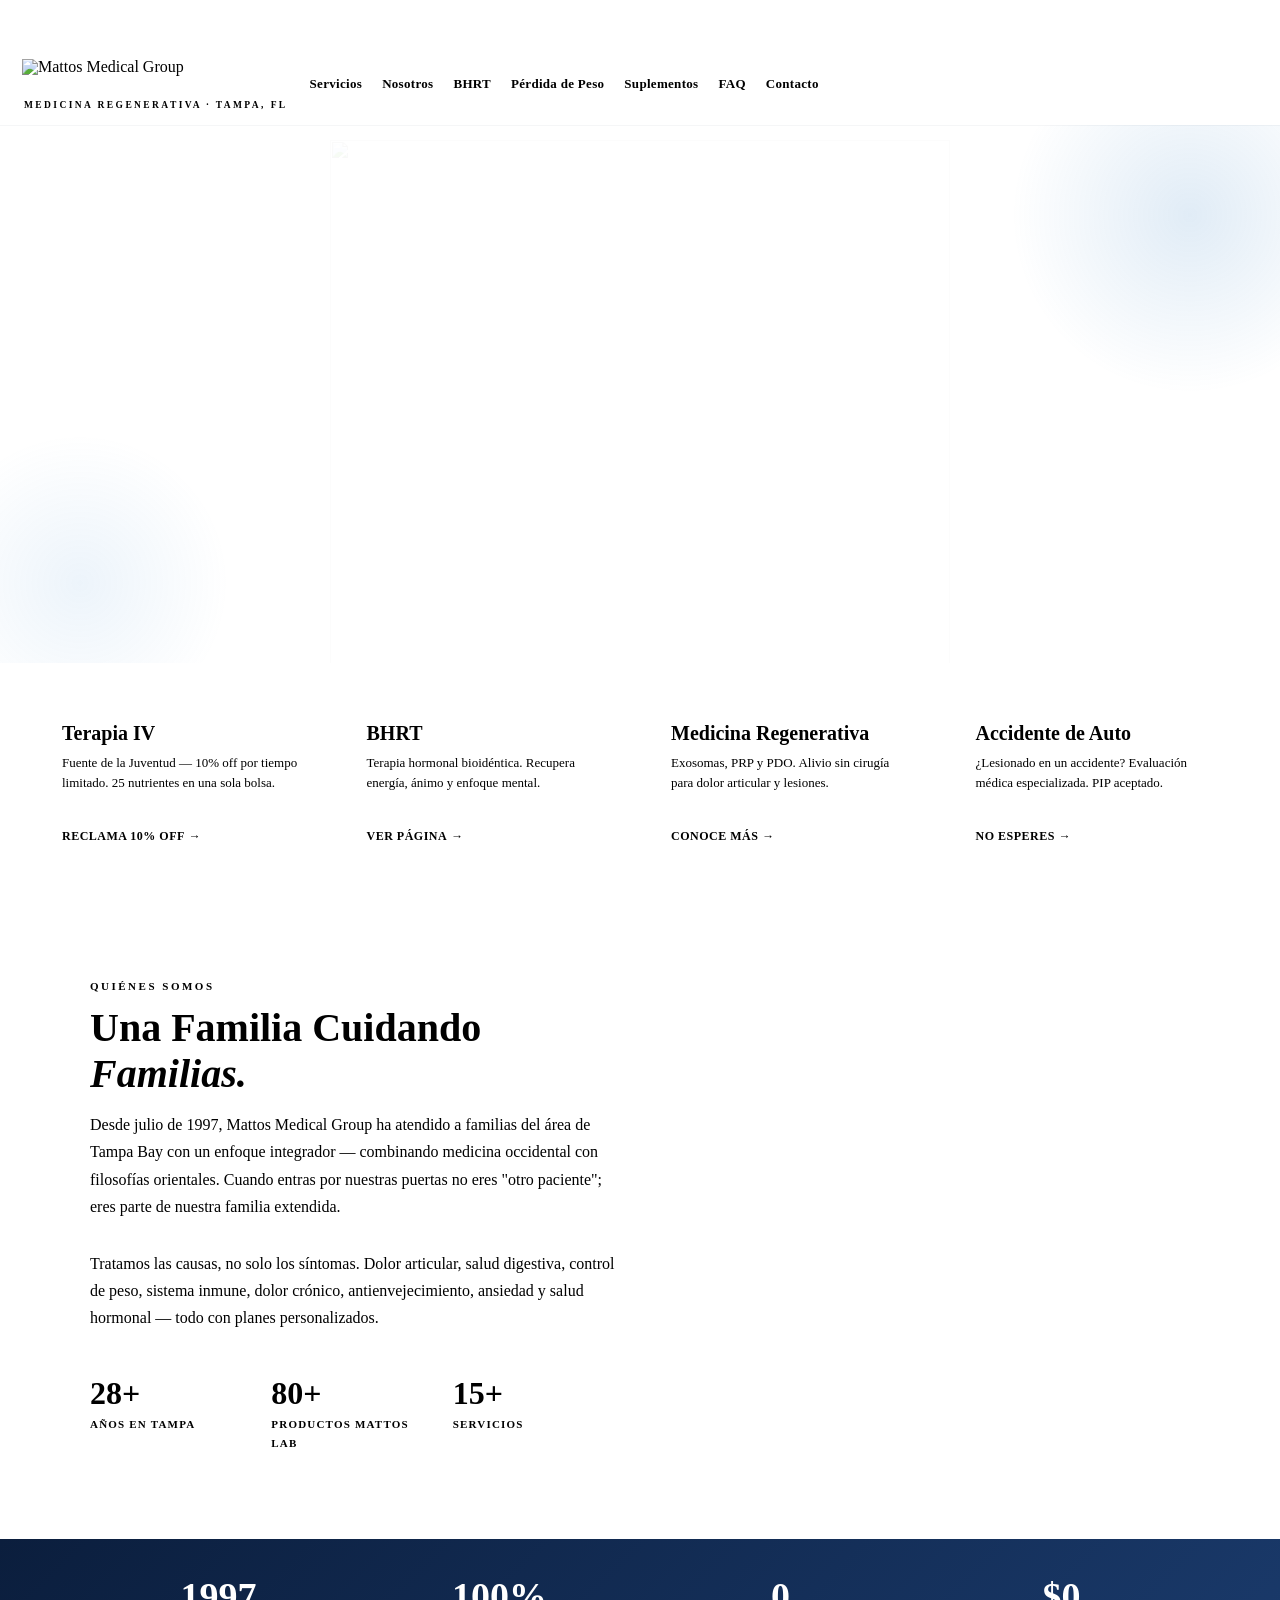
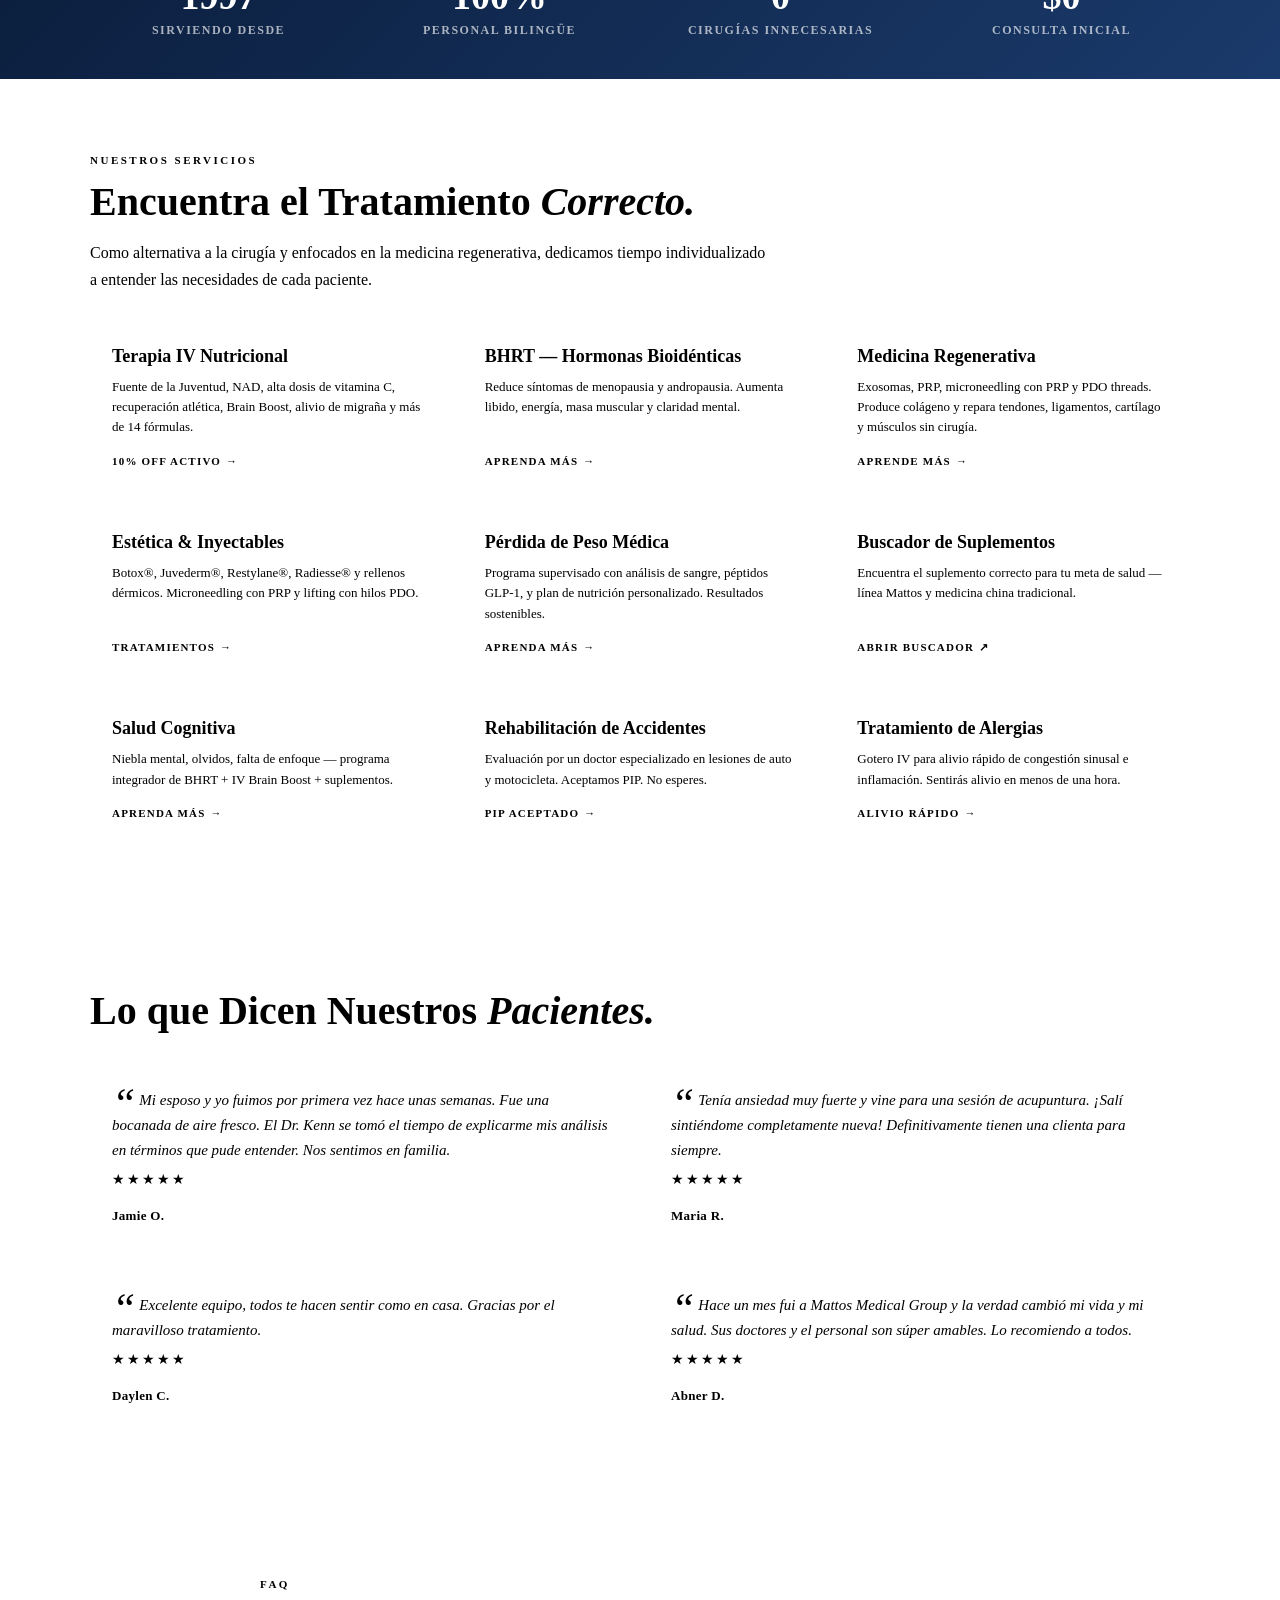
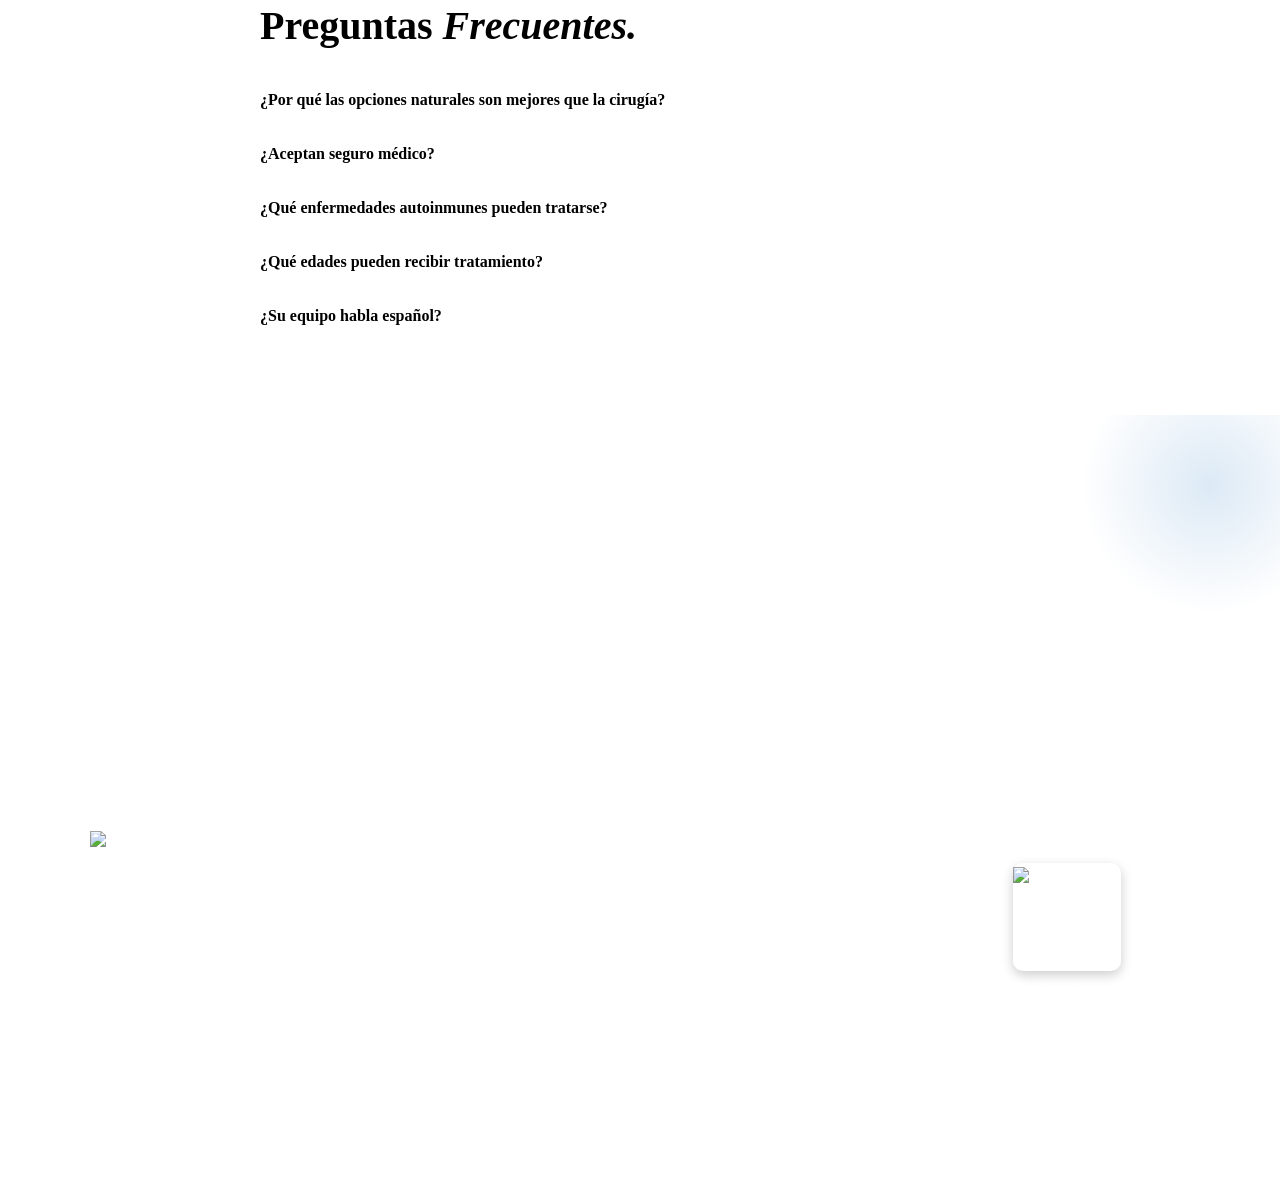
==== index.html @ 5f3f71c5 "Add files via upload" ====
<!DOCTYPE html>
<html lang="es">
<head>
<meta charset="UTF-8">
<meta name="viewport" content="width=device-width, initial-scale=1.0">
<title>Mattos Medical Group · Tampa, FL · Atención primaria, IV, BHRT, Medicina Regenerativa</title>
<meta name="description" content="Clínica médica bilingüe en Tampa, FL. Atención primaria, terapia IV, BHRT, medicina regenerativa, pérdida de peso y accidentes de auto. Más de 28 años sirviendo a familias.">
<link rel="stylesheet" href="colors_and_type.css">
<style>
*,*::before,*::after{box-sizing:border-box;margin:0;padding:0;}
html{scroll-behavior:smooth;}
body{font-family:var(--mmg-font-body);background:var(--mmg-off-white);color:var(--mmg-text);font-size:16px;line-height:1.65;-webkit-font-smoothing:antialiased;}

/* ── VITRUVIAN — fixed page watermark, single instance ── */
.vitruvian-watermark{position:fixed;top:50%;left:50%;transform:translate(-50%,-50%);width:min(90vw,620px);height:min(90vw,620px);pointer-events:none;z-index:1;}
.vitruvian-watermark img{width:100%;height:100%;object-fit:contain;opacity:0.06;mix-blend-mode:multiply;}
.page-wrap{position:relative;z-index:2;}

/* ── MOTION ──
   Brand rule: subtle fades + small lifts. No bounce, no spring, no parallax. */
@keyframes mmgFadeUp{from{opacity:0;transform:translateY(18px);}to{opacity:1;transform:translateY(0);}}
@keyframes mmgFadeDown{from{opacity:0;transform:translateY(-14px);}to{opacity:1;transform:translateY(0);}}
@keyframes mmgFadeIn{from{opacity:0;}to{opacity:1;}}

/* Hero — staggered on load (no JS needed) */
.hero-eyebrow{animation:mmgFadeDown .6s var(--mmg-ease-out) both;animation-delay:.05s;}
.hero h1{animation:mmgFadeDown .75s var(--mmg-ease-out) both;animation-delay:.18s;}
.hero-sub{animation:mmgFadeDown .8s var(--mmg-ease-out) both;animation-delay:.30s;}
.hero-ctas{animation:mmgFadeUp .8s var(--mmg-ease-out) both;animation-delay:.42s;}
.hero-note{animation:mmgFadeIn .8s var(--mmg-ease-out) both;animation-delay:.55s;}
.hero-wm{animation:mmgFadeIn 1.2s var(--mmg-ease-out) both;animation-delay:.10s;}

/* Reveal-on-scroll — IntersectionObserver toggles .in-view */
.reveal{opacity:0;transform:translateY(22px);transition:opacity .7s var(--mmg-ease-out),transform .7s var(--mmg-ease-out);will-change:opacity,transform;}
.reveal.in-view{opacity:1;transform:translateY(0);}
.reveal-stagger > *{opacity:0;transform:translateY(20px);transition:opacity .6s var(--mmg-ease-out),transform .6s var(--mmg-ease-out);}
.reveal-stagger.in-view > *{opacity:1;transform:translateY(0);}
.reveal-stagger.in-view > *:nth-child(1){transition-delay:.00s;}
.reveal-stagger.in-view > *:nth-child(2){transition-delay:.07s;}
.reveal-stagger.in-view > *:nth-child(3){transition-delay:.14s;}
.reveal-stagger.in-view > *:nth-child(4){transition-delay:.21s;}
.reveal-stagger.in-view > *:nth-child(5){transition-delay:.28s;}
.reveal-stagger.in-view > *:nth-child(6){transition-delay:.35s;}
.reveal-stagger.in-view > *:nth-child(7){transition-delay:.42s;}
.reveal-stagger.in-view > *:nth-child(8){transition-delay:.49s;}
.reveal-stagger.in-view > *:nth-child(9){transition-delay:.56s;}

/* Respect reduced-motion */
@media (prefers-reduced-motion: reduce){
  .hero-eyebrow,.hero h1,.hero-sub,.hero-ctas,.hero-note,.hero-wm{animation:none;}
  .reveal,.reveal-stagger > *{opacity:1;transform:none;transition:none;}
}
img{max-width:100%;display:block;}
a{color:inherit;}

/* ── BILINGUAL SWAP ── */
[data-lang="en"]{display:none;}
body.en [data-lang="es"]{display:none;}
body.en [data-lang="en"]{display:initial;}
body.en span[data-lang="en"],body.en a[data-lang="en"]{display:inline;}
body.en div[data-lang="en"],body.en li[data-lang="en"],body.en p[data-lang="en"],body.en h1[data-lang="en"],body.en h2[data-lang="en"],body.en h3[data-lang="en"]{display:block;}

/* ── LANG BAR ── */
.lang-bar{background:var(--mmg-navy);padding:9px 18px;display:flex;justify-content:space-between;align-items:center;gap:12px;font-size:13px;color:rgba(255,255,255,0.65);flex-wrap:wrap;}
.lang-bar a{color:var(--mmg-blue-light);text-decoration:none;font-weight:600;}
.lang-bar .lb-meta{color:rgba(255,255,255,0.4);}
.lang-toggles{display:flex;gap:6px;}
.lang-btn{background:transparent;border:1px solid rgba(255,255,255,0.25);color:rgba(255,255,255,0.6);padding:5px 16px;border-radius:20px;cursor:pointer;font-size:12px;font-family:inherit;letter-spacing:0.8px;}
.lang-btn.active{background:var(--mmg-blue);border-color:var(--mmg-blue);color:#fff;font-weight:700;}

/* ── NAV ── */
.nav{background:#fff;border-bottom:1px solid var(--mmg-border);padding:14px 22px;display:flex;align-items:center;gap:22px;position:sticky;top:0;z-index:100;box-shadow:0 1px 0 rgba(11,30,61,0.04);}
.nav-brand{display:flex;flex-direction:column;align-items:flex-start;text-decoration:none;line-height:1;gap:4px;}
.nav-logo{height:38px;width:auto;}
.nav-tagline{font-size:9.5px;font-weight:700;letter-spacing:2.4px;text-transform:uppercase;color:var(--mmg-blue);padding-left:2px;}
.nav-links{display:flex;gap:20px;flex-wrap:wrap;font-size:13px;font-weight:600;letter-spacing:0.3px;}
.nav-links a{text-decoration:none;color:var(--mmg-navy);padding:6px 0;border-bottom:2px solid transparent;transition:border-color .2s;}
.nav-links a:hover{border-bottom-color:var(--mmg-blue);}
.nav-cta{margin-left:auto;background:var(--mmg-grad-cta);color:#fff;padding:10px 22px;border-radius:50px;font-size:13px;font-weight:700;text-decoration:none;box-shadow:var(--mmg-shadow-blue);transition:transform .25s var(--mmg-ease-out);}
.nav-cta:hover{transform:translateY(-2px);}
@media(max-width:760px){.nav-links{display:none;}.nav{gap:14px;}}

/* ── HERO ── */
.hero{background:var(--mmg-grad-hero);padding:72px 22px 80px;text-align:center;position:relative;overflow:hidden;color:#fff;}
.hero::before{content:'';position:absolute;top:-90px;right:-90px;width:360px;height:360px;background:radial-gradient(circle,rgba(38,120,192,0.14),transparent 70%);border-radius:50%;}
.hero::after{content:'';position:absolute;bottom:-70px;left:-70px;width:300px;height:300px;background:radial-gradient(circle,rgba(74,148,214,0.10),transparent 70%);border-radius:50%;}
.hero-wm{display:none;}
.hero > *:not(.hero-wm){position:relative;z-index:2;}
.hero-eyebrow{font-size:11px;letter-spacing:2.5px;font-weight:700;text-transform:uppercase;color:var(--mmg-blue-light);margin-bottom:14px;}
.hero h1{font-family:var(--mmg-font-display);font-weight:900;font-size:clamp(34px,7vw,60px);line-height:1.05;margin:0 auto 18px;max-width:880px;}
.hero h1 em{color:var(--mmg-blue-light);font-style:italic;font-weight:700;display:block;}
.hero-sub{font-size:clamp(15px,3vw,18px);color:rgba(255,255,255,0.72);font-weight:300;line-height:1.55;max-width:620px;margin:0 auto 32px;}
.hero-ctas{display:flex;gap:14px;justify-content:center;flex-wrap:wrap;margin-bottom:14px;}
.cta-primary{display:inline-block;background:var(--mmg-grad-cta);color:#fff;padding:16px 34px;border-radius:50px;font-size:15px;font-weight:700;text-decoration:none;letter-spacing:0.4px;box-shadow:var(--mmg-shadow-blue);transition:transform .25s,box-shadow .25s;}
.cta-primary:hover{transform:translateY(-2px);box-shadow:var(--mmg-shadow-blue-lg);}
.cta-ghost{display:inline-block;color:#fff;padding:16px 26px;border-radius:50px;font-size:15px;font-weight:600;text-decoration:none;border:1.5px solid rgba(255,255,255,0.28);transition:background .2s;}
.cta-ghost:hover{background:rgba(255,255,255,0.08);}
.hero-note{font-size:13px;color:rgba(255,255,255,0.4);letter-spacing:0.3px;}

/* ── SERVICE TILES (the 4-card hero ribbon from live site) ── */
.tiles{background:#fff;border-bottom:1px solid var(--mmg-border);padding:36px 22px;}
.tiles-inner{max-width:1200px;margin:0 auto;display:grid;grid-template-columns:repeat(4,1fr);gap:18px;}
@media(max-width:900px){.tiles-inner{grid-template-columns:repeat(2,1fr);}}
@media(max-width:520px){.tiles-inner{grid-template-columns:1fr;}}
.tile{background:#fff;border:1px solid var(--mmg-border);border-left:3px solid var(--mmg-blue);border-radius:14px;padding:22px;text-decoration:none;color:inherit;transition:transform .25s,box-shadow .25s,border-left-color .25s;display:flex;flex-direction:column;gap:8px;min-height:170px;}
.tile:hover{transform:translateY(-3px);box-shadow:var(--mmg-shadow-md);border-left-color:var(--mmg-blue-light);}
.tile-title{font-family:var(--mmg-font-display);font-size:20px;font-weight:700;color:var(--mmg-navy);line-height:1.2;}
.tile-desc{font-size:13px;color:var(--mmg-text-muted);line-height:1.55;flex:1;}
.tile-link{font-size:12px;font-weight:700;color:var(--mmg-blue);letter-spacing:0.5px;text-transform:uppercase;display:flex;align-items:center;gap:4px;}

/* ── SECTIONS ── */
.section{padding:72px 22px;}
.section.alt{background:#fff;}
.section-inner{max-width:1100px;margin:0 auto;}
.section-narrow{max-width:760px;margin:0 auto;}
.eyebrow{font-size:11px;letter-spacing:2.5px;font-weight:700;text-transform:uppercase;color:var(--mmg-blue);margin-bottom:10px;}
.section h2{font-family:var(--mmg-font-display);font-size:clamp(26px,4.5vw,40px);font-weight:700;color:var(--mmg-navy);line-height:1.15;margin-bottom:14px;}
.section h2 em{color:var(--mmg-blue);font-style:italic;font-weight:700;}
.section .lead{font-size:16px;color:var(--mmg-text-muted);font-weight:300;line-height:1.7;margin-bottom:30px;max-width:680px;}

/* ── ABOUT SPLIT ── */
.about-split{display:grid;grid-template-columns:1fr 1fr;gap:48px;align-items:center;}
@media(max-width:820px){.about-split{grid-template-columns:1fr;gap:32px;}}
.about-photo{border-radius:16px;overflow:hidden;box-shadow:var(--mmg-shadow-md);aspect-ratio:4/3;background:var(--mmg-cream) center/cover no-repeat;}
.about-stats{display:grid;grid-template-columns:repeat(3,1fr);gap:18px;margin-top:24px;}
.about-stat{padding:16px 0;border-top:2px solid var(--mmg-blue);}
.about-stat-num{font-family:var(--mmg-font-display);font-size:32px;font-weight:900;color:var(--mmg-navy);line-height:1;}
.about-stat-lbl{font-size:11px;letter-spacing:1.2px;font-weight:700;text-transform:uppercase;color:var(--mmg-text-muted);margin-top:6px;}

/* ── SERVICES GRID ── */
.svc-grid{display:grid;grid-template-columns:repeat(3,1fr);gap:18px;margin-top:30px;}
@media(max-width:820px){.svc-grid{grid-template-columns:repeat(2,1fr);}}
@media(max-width:520px){.svc-grid{grid-template-columns:1fr;}}
.svc-card{background:var(--mmg-off-white);border:1px solid var(--mmg-border);border-top:3px solid var(--mmg-blue);border-radius:14px;padding:22px;display:flex;flex-direction:column;gap:10px;text-decoration:none;color:inherit;transition:transform .25s,box-shadow .25s,border-top-color .25s;}
.svc-card:hover{transform:translateY(-3px);box-shadow:var(--mmg-shadow-md);border-top-color:var(--mmg-blue-light);}
.svc-card h3{font-family:var(--mmg-font-display);font-size:18px;font-weight:700;color:var(--mmg-navy);line-height:1.2;}
.svc-card p{font-size:13px;color:var(--mmg-text-muted);line-height:1.55;flex:1;}
.svc-card .meta{font-size:11px;letter-spacing:1.2px;font-weight:700;text-transform:uppercase;color:var(--mmg-blue);display:flex;align-items:center;gap:5px;margin-top:4px;}

/* ── TRUST STRIP ── */
.trust-strip{background:linear-gradient(135deg,#0b1e3d 0%,#1a3a6b 100%);color:#fff;padding:38px 22px;}
.trust-strip-inner{max-width:1100px;margin:0 auto;display:grid;grid-template-columns:repeat(4,1fr);gap:24px;text-align:center;}
@media(max-width:760px){.trust-strip-inner{grid-template-columns:repeat(2,1fr);}}
.trust-num{font-family:var(--mmg-font-display);font-size:38px;font-weight:900;color:var(--mmg-blue-light);line-height:1;}
.trust-lbl{font-size:12px;letter-spacing:1.5px;font-weight:600;text-transform:uppercase;color:rgba(255,255,255,0.65);margin-top:6px;}

/* ── TESTIMONIALS ── */
.tst-grid{display:grid;grid-template-columns:repeat(2,1fr);gap:18px;margin-top:30px;}
@media(max-width:760px){.tst-grid{grid-template-columns:1fr;}}
.tst{background:#fff;border:1px solid var(--mmg-border);border-radius:14px;padding:24px 22px;}
.tst-quote{font-family:var(--mmg-font-display);font-size:15px;font-style:italic;color:var(--mmg-text);line-height:1.65;}
.tst-quote::before{content:'\201C';font-size:42px;color:var(--mmg-blue);line-height:0;vertical-align:-12px;margin-right:4px;}
.tst-author{margin-top:14px;font-size:13px;font-weight:700;color:var(--mmg-navy);letter-spacing:0.3px;}
.tst-stars{color:var(--mmg-gold);letter-spacing:2px;font-size:14px;margin-top:6px;}

/* ── FAQ ── */
.faq{margin-top:24px;}
.faq-item{border-bottom:1px solid var(--mmg-border);}
.faq-q{width:100%;background:none;border:none;color:var(--mmg-navy);text-align:left;padding:18px 0;font-family:var(--mmg-font-display);font-size:16px;font-weight:700;cursor:pointer;display:flex;justify-content:space-between;align-items:center;gap:12px;}
.faq-q:hover,.faq-item.open .faq-q{color:var(--mmg-blue);}
.faq-chev{width:18px;height:18px;stroke:var(--mmg-blue);transition:transform .3s;flex-shrink:0;fill:none;stroke-width:2;}
.faq-item.open .faq-chev{transform:rotate(180deg);}
.faq-a{max-height:0;overflow:hidden;transition:max-height .4s ease,padding .3s;font-size:14px;color:var(--mmg-text-muted);line-height:1.7;}
.faq-item.open .faq-a{max-height:400px;padding-bottom:18px;}

/* ── CONTACT BAND ── */
.contact{background:var(--mmg-grad-hero);color:#fff;padding:64px 22px;text-align:center;position:relative;overflow:hidden;}
.contact::before{content:'';position:absolute;top:-60px;right:-60px;width:260px;height:260px;background:radial-gradient(circle,rgba(38,120,192,0.16),transparent 70%);border-radius:50%;}
.contact > *{position:relative;z-index:2;}
.contact .eyebrow{color:var(--mmg-blue-light);}
.contact h2{color:#fff;margin-bottom:14px;}
.contact h2 em{color:var(--mmg-blue-light);}
.contact .lead{color:rgba(255,255,255,0.7);margin:0 auto 26px;}
.contact-lines{display:flex;gap:24px;justify-content:center;flex-wrap:wrap;font-size:14px;color:rgba(255,255,255,0.8);margin-bottom:26px;}
.contact-lines a{color:var(--mmg-blue-light);text-decoration:none;font-weight:600;}

/* ── FOOTER ── */
footer{background:var(--mmg-navy);color:rgba(255,255,255,0.55);padding:48px 22px 24px;font-size:13px;}
.foot-inner{max-width:1100px;margin:0 auto;display:grid;grid-template-columns:1.5fr 1fr 1fr 1fr 1fr;gap:32px;}
@media(max-width:900px){.foot-inner{grid-template-columns:1fr 1fr 1fr;}}
@media(max-width:680px){.foot-inner{grid-template-columns:1fr 1fr;}}
@media(max-width:480px){.foot-inner{grid-template-columns:1fr;}}
.foot h4{font-size:11px;letter-spacing:1.5px;font-weight:700;color:#fff;text-transform:uppercase;margin-bottom:14px;}
.foot a{color:rgba(255,255,255,0.55);text-decoration:none;display:block;padding:4px 0;}
.foot a:hover{color:var(--mmg-blue-light);}
.foot-logo{height:42px;mix-blend-mode:screen;margin-bottom:8px;}
.foot-tagline{font-size:9.5px;font-weight:700;letter-spacing:2.4px;text-transform:uppercase;color:var(--mmg-blue-light);margin-bottom:14px;}
.foot-bottom{max-width:1100px;margin:32px auto 0;padding-top:18px;border-top:1px solid rgba(255,255,255,0.10);display:flex;justify-content:space-between;flex-wrap:wrap;gap:12px;font-size:12px;color:rgba(255,255,255,0.35);}
.foot-qr{display:block;width:108px;height:108px;background:#fff;padding:8px;border-radius:10px;margin-bottom:10px;box-shadow:0 4px 12px rgba(0,0,0,0.20);transition:transform .2s var(--mmg-ease-out),box-shadow .2s;}
.foot-qr:hover{transform:translateY(-2px);box-shadow:0 8px 20px rgba(0,0,0,0.28);}
.foot-qr img{width:100%;height:100%;object-fit:contain;display:block;}
.foot-qr-label{display:block;font-family:var(--mmg-font-script);font-size:18px;font-weight:600;color:var(--mmg-blue-light);margin-top:2px;line-height:1.1;}
</style>
</head>
<body>

<!-- VITRUVIAN — fixed page watermark, single instance -->
<div class="vitruvian-watermark" aria-hidden="true">
  <img src="assets/logos/mmg-vitruvian.png" alt="">
</div>

<div class="page-wrap">

<!-- ── LANG BAR ── -->
<div class="lang-bar">
  <div><a href="tel:+18138712950">813.871.2950</a> <span class="lb-meta">· <span data-lang="es">Lun–Vie 9A–5P · Sáb 9A–1P · Tampa, FL</span><span data-lang="en">Mon–Fri 9A–5P · Sat 9A–1P · Tampa, FL</span></span></div>
  <div class="lang-toggles">
    <button class="lang-btn active" data-set="es">ES</button>
    <button class="lang-btn" data-set="en">EN</button>
  </div>
</div>

<!-- ── NAV ── -->
<nav class="nav">
  <a href="#top" class="nav-brand">
    <img class="nav-logo" src="assets/logos/mmg-logo.png" alt="Mattos Medical Group">
    <span class="nav-tagline"><span data-lang="es">Medicina Regenerativa · Tampa, FL</span><span data-lang="en">Regenerative Medicine · Tampa, FL</span></span>
  </a>
  <div class="nav-links">
    <a href="#servicios"><span data-lang="es">Servicios</span><span data-lang="en">Services</span></a>
    <a href="#nosotros"><span data-lang="es">Nosotros</span><span data-lang="en">About</span></a>
    <a href="https://mattos-medical-group.github.io/mattos-bhrt/">BHRT</a>
    <a href="https://mattos-medical-group.github.io/mattos-weightloss/"><span data-lang="es">Pérdida de Peso</span><span data-lang="en">Weight Loss</span></a>
    <a href="https://mattos-medical-group.github.io/mmg-supplementservice-finder/" target="_blank" rel="noopener"><span data-lang="es">Suplementos</span><span data-lang="en">Supplements</span></a>
    <a href="#faq">FAQ</a>
    <a href="#contacto"><span data-lang="es">Contacto</span><span data-lang="en">Contact</span></a>
  </div>
  <a class="nav-cta" href="#contacto"><span data-lang="es">Reserva tu consulta</span><span data-lang="en">Book a consult</span></a>
</nav>

<!-- ── HERO ── -->
<section class="hero" id="top">
  <div class="hero-eyebrow">Mattos Medical Group · Tampa, FL · 1997</div>
  <h1>
    <span data-lang="es">Medicina que <em>Transforma Vidas.</em></span>
    <span data-lang="en">Medicine that <em>Transforms Lives.</em></span>
  </h1>
  <p class="hero-sub">
    <span data-lang="es">Clínica bilingüe en Tampa con más de 28 años cuidando familias. Atención primaria, terapia IV, BHRT, medicina regenerativa, pérdida de peso y rehabilitación de accidentes — todo bajo un mismo techo.</span>
    <span data-lang="en">A bilingual clinic in Tampa with 28+ years caring for families. Primary care, IV therapy, BHRT, regenerative medicine, weight loss, and accident rehabilitation — all under one roof.</span>
  </p>
  <div class="hero-ctas">
    <a class="cta-primary" href="#contacto"><span data-lang="es">Reserva tu consulta gratuita</span><span data-lang="en">Book a free consult</span></a>
    <a class="cta-ghost" href="tel:+18138712950">813.871.2950</a>
  </div>
  <div class="hero-note"><span data-lang="es">30 minutos · Sin compromiso · En tu idioma</span><span data-lang="en">30 minutes · No commitment · In your language</span></div>
</section>

<!-- ── 4 SERVICE TILES (matches live site's hero ribbon) ── -->
<section class="tiles">
  <div class="tiles-inner reveal-stagger">
    <a class="tile" href="https://mattos-medical-group.github.io/mattos-oferta10/">
      <div class="tile-title"><span data-lang="es">Terapia IV</span><span data-lang="en">IV Therapy</span></div>
      <div class="tile-desc"><span data-lang="es">Fuente de la Juventud — 10% off por tiempo limitado. 25 nutrientes en una sola bolsa.</span><span data-lang="en">Fuente de la Juventud — 10% off limited time. 25 nutrients in one bag.</span></div>
      <div class="tile-link"><span data-lang="es">Reclama 10% off</span><span data-lang="en">Claim 10% off</span> →</div>
    </a>
    <a class="tile" href="https://mattos-medical-group.github.io/mattos-bhrt/">
      <div class="tile-title">BHRT</div>
      <div class="tile-desc"><span data-lang="es">Terapia hormonal bioidéntica. Recupera energía, ánimo y enfoque mental.</span><span data-lang="en">Bioidentical hormone therapy. Restore energy, mood, and mental clarity.</span></div>
      <div class="tile-link"><span data-lang="es">Ver página</span><span data-lang="en">View page</span> →</div>
    </a>
    <a class="tile" href="#regenerativa">
      <div class="tile-title"><span data-lang="es">Medicina Regenerativa</span><span data-lang="en">Regenerative Medicine</span></div>
      <div class="tile-desc"><span data-lang="es">Exosomas, PRP y PDO. Alivio sin cirugía para dolor articular y lesiones.</span><span data-lang="en">Exosomes, PRP, PDO. Pain relief without surgery for joints and injuries.</span></div>
      <div class="tile-link"><span data-lang="es">Conoce más</span><span data-lang="en">Learn more</span> →</div>
    </a>
    <a class="tile" href="#accidentes">
      <div class="tile-title"><span data-lang="es">Accidente de Auto</span><span data-lang="en">Auto Accident</span></div>
      <div class="tile-desc"><span data-lang="es">¿Lesionado en un accidente? Evaluación médica especializada. PIP aceptado.</span><span data-lang="en">Injured in an accident? Specialized medical evaluation. PIP accepted.</span></div>
      <div class="tile-link"><span data-lang="es">No esperes</span><span data-lang="en">Don't delay</span> →</div>
    </a>
  </div>
</section>

<!-- ── ABOUT ── -->
<section class="section" id="nosotros">
  <div class="section-inner reveal">
    <div class="about-split">
      <div>
        <div class="eyebrow"><span data-lang="es">Quiénes somos</span><span data-lang="en">Who we are</span></div>
        <h2><span data-lang="es">Una Familia Cuidando <em>Familias.</em></span><span data-lang="en">A Family Caring for <em>Families.</em></span></h2>
        <p class="lead">
          <span data-lang="es">Desde julio de 1997, Mattos Medical Group ha atendido a familias del área de Tampa Bay con un enfoque integrador — combinando medicina occidental con filosofías orientales. Cuando entras por nuestras puertas no eres "otro paciente"; eres parte de nuestra familia extendida.</span>
          <span data-lang="en">Since July 1997, Mattos Medical Group has served families across Tampa Bay with an integrative approach — combining Western medicine with Eastern philosophies. When you walk through our doors you're not just another patient — you're part of our extended family.</span>
        </p>
        <p class="lead">
          <span data-lang="es">Tratamos las causas, no solo los síntomas. Dolor articular, salud digestiva, control de peso, sistema inmune, dolor crónico, antienvejecimiento, ansiedad y salud hormonal — todo con planes personalizados.</span>
          <span data-lang="en">We treat root causes, not just symptoms. Joint pain, digestive health, weight management, immune support, chronic pain, anti-aging, anxiety, and hormonal health — all with personalized plans.</span>
        </p>
        <div class="about-stats">
          <div class="about-stat"><div class="about-stat-num">28+</div><div class="about-stat-lbl"><span data-lang="es">Años en Tampa</span><span data-lang="en">Years in Tampa</span></div></div>
          <div class="about-stat"><div class="about-stat-num">80+</div><div class="about-stat-lbl"><span data-lang="es">Productos Mattos Lab</span><span data-lang="en">Mattos Lab products</span></div></div>
          <div class="about-stat"><div class="about-stat-num">15+</div><div class="about-stat-lbl"><span data-lang="es">Servicios</span><span data-lang="en">Services</span></div></div>
        </div>
      </div>
      <div class="about-photo" style="background-image:url('assets/images/img-board-room.png');"></div>
    </div>
  </div>
</section>

<!-- ── TRUST STRIP ── -->
<section class="trust-strip">
  <div class="trust-strip-inner reveal-stagger">
    <div><div class="trust-num">1997</div><div class="trust-lbl"><span data-lang="es">Sirviendo desde</span><span data-lang="en">Serving since</span></div></div>
    <div><div class="trust-num">100%</div><div class="trust-lbl"><span data-lang="es">Personal bilingüe</span><span data-lang="en">Bilingual staff</span></div></div>
    <div><div class="trust-num">0</div><div class="trust-lbl"><span data-lang="es">Cirugías innecesarias</span><span data-lang="en">Unnecessary surgeries</span></div></div>
    <div><div class="trust-num">$0</div><div class="trust-lbl"><span data-lang="es">Consulta inicial</span><span data-lang="en">First consult</span></div></div>
  </div>
</section>

<!-- ── SERVICES GRID ── -->
<section class="section alt" id="servicios">
  <div class="section-inner reveal">
    <div class="eyebrow"><span data-lang="es">Nuestros servicios</span><span data-lang="en">Our services</span></div>
    <h2><span data-lang="es">Encuentra el Tratamiento <em>Correcto.</em></span><span data-lang="en">Find the <em>Right</em> Treatment.</span></h2>
    <p class="lead"><span data-lang="es">Como alternativa a la cirugía y enfocados en la medicina regenerativa, dedicamos tiempo individualizado a entender las necesidades de cada paciente.</span><span data-lang="en">As an alternative to surgery and focused on regenerative medicine, we spend individualized time understanding each patient's needs.</span></p>

    <div class="svc-grid reveal-stagger">
      <a class="svc-card" href="https://mattos-medical-group.github.io/mattos-oferta10/" id="iv">
        <h3><span data-lang="es">Terapia IV Nutricional</span><span data-lang="en">IV Nutritional Therapy</span></h3>
        <p><span data-lang="es">Fuente de la Juventud, NAD, alta dosis de vitamina C, recuperación atlética, Brain Boost, alivio de migraña y más de 14 fórmulas.</span><span data-lang="en">Fuente de la Juventud, NAD, high-dose vitamin C, athletic recovery, Brain Boost, migraine relief, and 14+ formulas.</span></p>
        <div class="meta"><span data-lang="es">10% off activo</span><span data-lang="en">10% off live</span> →</div>
      </a>
      <a class="svc-card" href="https://mattos-medical-group.github.io/mattos-bhrt/">
        <h3>BHRT — <span data-lang="es">Hormonas Bioidénticas</span><span data-lang="en">Bioidentical Hormones</span></h3>
        <p><span data-lang="es">Reduce síntomas de menopausia y andropausia. Aumenta libido, energía, masa muscular y claridad mental.</span><span data-lang="en">Reduces menopause and andropause symptoms. Boosts libido, energy, lean muscle mass, and mental clarity.</span></p>
        <div class="meta"><span data-lang="es">Aprenda más</span><span data-lang="en">Learn more</span> →</div>
      </a>
      <a class="svc-card" href="#regenerativa" id="regenerativa">
        <h3><span data-lang="es">Medicina Regenerativa</span><span data-lang="en">Regenerative Medicine</span></h3>
        <p><span data-lang="es">Exosomas, PRP, microneedling con PRP y PDO threads. Produce colágeno y repara tendones, ligamentos, cartílago y músculos sin cirugía.</span><span data-lang="en">Exosomes, PRP, PRP microneedling, and PDO threads. Build collagen and repair tendons, ligaments, cartilage, and muscle without surgery.</span></p>
        <div class="meta"><span data-lang="es">Aprende más</span><span data-lang="en">Learn more</span> →</div>
      </a>
      <a class="svc-card" href="#aesthetics">
        <h3><span data-lang="es">Estética &amp; Inyectables</span><span data-lang="en">Aesthetic &amp; Injectables</span></h3>
        <p><span data-lang="es">Botox®, Juvederm®, Restylane®, Radiesse® y rellenos dérmicos. Microneedling con PRP y lifting con hilos PDO.</span><span data-lang="en">Botox®, Juvederm®, Restylane®, Radiesse® and dermal fillers. PRP microneedling and PDO thread lift.</span></p>
        <div class="meta"><span data-lang="es">Tratamientos</span><span data-lang="en">Treatments</span> →</div>
      </a>
      <a class="svc-card" href="https://mattos-medical-group.github.io/mattos-weightloss/" id="peso">
        <h3><span data-lang="es">Pérdida de Peso Médica</span><span data-lang="en">Medical Weight Loss</span></h3>
        <p><span data-lang="es">Programa supervisado con análisis de sangre, péptidos GLP-1, y plan de nutrición personalizado. Resultados sostenibles.</span><span data-lang="en">Supervised program with blood panels, GLP-1 peptides, and personalized nutrition plan. Sustainable results.</span></p>
        <div class="meta"><span data-lang="es">Aprenda más</span><span data-lang="en">Learn more</span> →</div>
      </a>
      <a class="svc-card" href="https://mattos-medical-group.github.io/mmg-supplementservice-finder/" target="_blank" rel="noopener">
        <h3><span data-lang="es">Buscador de Suplementos</span><span data-lang="en">Supplement Finder</span></h3>
        <p><span data-lang="es">Encuentra el suplemento correcto para tu meta de salud — línea Mattos y medicina china tradicional.</span><span data-lang="en">Find the right supplement for your health goal — Mattos line and traditional Chinese medicine.</span></p>
        <div class="meta"><span data-lang="es">Abrir buscador</span><span data-lang="en">Open finder</span> ↗</div>
      </a>
      <a class="svc-card" href="https://mattos-medical-group.github.io/mattos-cognitiva/">
        <h3><span data-lang="es">Salud Cognitiva</span><span data-lang="en">Cognitive Health</span></h3>
        <p><span data-lang="es">Niebla mental, olvidos, falta de enfoque — programa integrador de BHRT + IV Brain Boost + suplementos.</span><span data-lang="en">Brain fog, forgetfulness, lost focus — integrative BHRT + IV Brain Boost + supplements program.</span></p>
        <div class="meta"><span data-lang="es">Aprenda más</span><span data-lang="en">Learn more</span> →</div>
      </a>
      <a class="svc-card" href="#accidentes" id="accidentes">
        <h3><span data-lang="es">Rehabilitación de Accidentes</span><span data-lang="en">Accident Rehabilitation</span></h3>
        <p><span data-lang="es">Evaluación por un doctor especializado en lesiones de auto y motocicleta. Aceptamos PIP. No esperes.</span><span data-lang="en">Evaluation by a doctor specialized in auto and motorcycle injuries. PIP accepted. Don't delay.</span></p>
        <div class="meta"><span data-lang="es">PIP aceptado</span><span data-lang="en">PIP accepted</span> →</div>
      </a>
      <a class="svc-card" href="#alergias">
        <h3><span data-lang="es">Tratamiento de Alergias</span><span data-lang="en">Allergy Treatment</span></h3>
        <p><span data-lang="es">Gotero IV para alivio rápido de congestión sinusal e inflamación. Sentirás alivio en menos de una hora.</span><span data-lang="en">IV drip for fast relief of sinus pressure and inflammation. Relief in under an hour.</span></p>
        <div class="meta"><span data-lang="es">Alivio rápido</span><span data-lang="en">Fast relief</span> →</div>
      </a>
    </div>
  </div>
</section>

<!-- ── TESTIMONIALS ── -->
<section class="section">
  <div class="section-inner reveal">
    <h2><span data-lang="es">Lo que Dicen Nuestros <em>Pacientes.</em></span><span data-lang="en">What Our Patients <em>Say.</em></span></h2>
    <div class="tst-grid reveal-stagger">
      <div class="tst">
        <div class="tst-quote"><span data-lang="es">Mi esposo y yo fuimos por primera vez hace unas semanas. Fue una bocanada de aire fresco. El Dr. Kenn se tomó el tiempo de explicarme mis análisis en términos que pude entender. Nos sentimos en familia.</span><span data-lang="en">My husband and I went for the first time a few weeks ago. It was a breath of fresh air. Dr. Kenn took the time to explain my labs in terms I could truly understand. We felt like family.</span></div>
        <div class="tst-stars">★★★★★</div>
        <div class="tst-author">Jamie O.</div>
      </div>
      <div class="tst">
        <div class="tst-quote"><span data-lang="es">Tenía ansiedad muy fuerte y vine para una sesión de acupuntura. ¡Salí sintiéndome completamente nueva! Definitivamente tienen una clienta para siempre.</span><span data-lang="en">I had terrible anxiety and came in for an acupuncture treatment. I walked out feeling brand new! They definitely have a forever customer with me.</span></div>
        <div class="tst-stars">★★★★★</div>
        <div class="tst-author">Maria R.</div>
      </div>
      <div class="tst">
        <div class="tst-quote"><span data-lang="es">Excelente equipo, todos te hacen sentir como en casa. Gracias por el maravilloso tratamiento.</span><span data-lang="en">Great staff — everyone makes you feel at home. Thank you for the wonderful treatment.</span></div>
        <div class="tst-stars">★★★★★</div>
        <div class="tst-author">Daylen C.</div>
      </div>
      <div class="tst">
        <div class="tst-quote"><span data-lang="es">Hace un mes fui a Mattos Medical Group y la verdad cambió mi vida y mi salud. Sus doctores y el personal son súper amables. Lo recomiendo a todos.</span><span data-lang="en">A month ago I went to Mattos Medical Group and it changed my life and my health. The doctors and staff are super friendly. I recommend it to all.</span></div>
        <div class="tst-stars">★★★★★</div>
        <div class="tst-author">Abner D.</div>
      </div>
    </div>
  </div>
</section>

<!-- ── FAQ ── -->
<section class="section alt" id="faq">
  <div class="section-narrow reveal">
    <div class="eyebrow">FAQ</div>
    <h2><span data-lang="es">Preguntas <em>Frecuentes.</em></span><span data-lang="en">Frequently <em>Asked.</em></span></h2>
    <div class="faq">
      <div class="faq-item">
        <button class="faq-q"><span><span data-lang="es">¿Por qué las opciones naturales son mejores que la cirugía?</span><span data-lang="en">Why are natural options better than surgery?</span></span><svg class="faq-chev" viewBox="0 0 24 24"><polyline points="6 9 12 15 18 9"/></svg></button>
        <div class="faq-a"><span data-lang="es">La cirugía es invasiva y consume mucho tiempo. Es muy dura para personas mayores y puede significar el fin de la carrera de un atleta. Las opciones naturales no son invasivas, son más amables con el cuerpo y suelen dar una recuperación más rápida.</span><span data-lang="en">Surgery is incredibly invasive and time-consuming. It is hard on older individuals and can mean the end of an athlete's career. Natural options are non-invasive, much easier on the body, and often lead to faster recovery.</span></div>
      </div>
      <div class="faq-item">
        <button class="faq-q"><span><span data-lang="es">¿Aceptan seguro médico?</span><span data-lang="en">Do you accept insurance?</span></span><svg class="faq-chev" viewBox="0 0 24 24"><polyline points="6 9 12 15 18 9"/></svg></button>
        <div class="faq-a"><span data-lang="es">Sí, muchos tratamientos están cubiertos por algunas aseguradoras. Llama y verificamos contigo si tu plan cubre el tratamiento que necesitas. También ofrecemos planes de pago efectivo.</span><span data-lang="en">Yes, most of our treatments are covered by some insurances. Call us and we'll verify whether your plan covers the treatment you need. We also offer cash-pay plans.</span></div>
      </div>
      <div class="faq-item">
        <button class="faq-q"><span><span data-lang="es">¿Qué enfermedades autoinmunes pueden tratarse?</span><span data-lang="en">What autoimmune diseases can be treated?</span></span><svg class="faq-chev" viewBox="0 0 24 24"><polyline points="6 9 12 15 18 9"/></svg></button>
        <div class="faq-a"><span data-lang="es">Muchas condiciones autoinmunes pueden tratarse, incluyendo lupus, artritis reumatoide y fibromialgia, entre otras.</span><span data-lang="en">Many autoimmune conditions can be treated, including lupus, rheumatoid arthritis, and fibromyalgia, among others.</span></div>
      </div>
      <div class="faq-item">
        <button class="faq-q"><span><span data-lang="es">¿Qué edades pueden recibir tratamiento?</span><span data-lang="en">What age group needs treatment most?</span></span><svg class="faq-chev" viewBox="0 0 24 24"><polyline points="6 9 12 15 18 9"/></svg></button>
        <div class="faq-a"><span data-lang="es">Todas las edades deberían considerar el tratamiento. Las lesiones jóvenes pueden generar dolor crónico de por vida si se ignoran. Para los mayores, el tratamiento es esencial para vivir cómodamente y evitar cirugías peligrosas.</span><span data-lang="en">All ages should consider treatment. Untreated injuries in youth can lead to lifelong chronic pain. For older patients, treatment helps ensure comfortable living and avoids surgeries that grow more dangerous with age.</span></div>
      </div>
      <div class="faq-item">
        <button class="faq-q"><span><span data-lang="es">¿Su equipo habla español?</span><span data-lang="en">Does your team speak Spanish?</span></span><svg class="faq-chev" viewBox="0 0 24 24"><polyline points="6 9 12 15 18 9"/></svg></button>
        <div class="faq-a"><span data-lang="es">¡Sí! Todo el equipo de Mattos Medical Group habla español. Llámanos hoy para tu consulta gratuita en español.</span><span data-lang="en">Yes! Our entire team speaks Spanish. Call us today for a free consultation in Spanish or English.</span></div>
      </div>
    </div>
  </div>
</section>

<!-- ── CONTACT BAND ── -->
<section class="contact" id="contacto">
  <div class="eyebrow"><span data-lang="es">Empieza hoy</span><span data-lang="en">Start today</span></div>
  <h2><span data-lang="es">Reserva tu <em>Consulta Gratuita.</em></span><span data-lang="en">Book your <em>Free Consult.</em></span></h2>
  <p class="lead"><span data-lang="es">Habla con un miembro bilingüe de nuestro equipo. 30 minutos, sin compromiso.</span><span data-lang="en">Talk to a bilingual member of our team. 30 minutes, no commitment.</span></p>
  <div class="contact-lines">
    <span><a href="tel:+18138712950">813.871.2950</a></span>
    <span><a href="mailto:mattosmedicalgroup@gmail.com">mattosmedicalgroup@gmail.com</a></span>
    <span>8315 N. Saulray St., Tampa, FL 33604</span>
  </div>
  <a class="cta-primary" href="tel:+18138712950"><span data-lang="es">Llama ahora</span><span data-lang="en">Call now</span></a>
</section>

<!-- ── FOOTER ── -->
<footer>
  <div class="foot-inner">
    <div class="foot">
      <img class="foot-logo" src="assets/logos/mmg-logo.png" alt="MMG">
      <div class="foot-tagline"><span data-lang="es">Medicina Regenerativa · Tampa, FL</span><span data-lang="en">Regenerative Medicine · Tampa, FL</span></div>
      <p><span data-lang="es">Cuidando familias en Tampa desde 1997. Tratamientos honestos, basados en ciencia y centrados en ti.</span><span data-lang="en">Caring for Tampa families since 1997. Honest, science-based treatments centered on you.</span></p>
    </div>
    <div class="foot">
      <h4><span data-lang="es">Servicios</span><span data-lang="en">Services</span></h4>
      <a href="#iv">IV Therapy</a>
      <a href="https://mattos-medical-group.github.io/mattos-bhrt/">BHRT</a>
      <a href="#regenerativa"><span data-lang="es">Regenerativa</span><span data-lang="en">Regenerative</span></a>
      <a href="#aesthetics"><span data-lang="es">Estética</span><span data-lang="en">Aesthetic</span></a>
      <a href="#peso"><span data-lang="es">Pérdida de Peso</span><span data-lang="en">Weight Loss</span></a>
      <a href="#accidentes"><span data-lang="es">Accidentes</span><span data-lang="en">Accidents</span></a>
    </div>
    <div class="foot">
      <h4><span data-lang="es">Recursos</span><span data-lang="en">Resources</span></h4>
      <a href="https://mattos-medical-group.github.io/mattos-cognitiva/"><span data-lang="es">Salud Cognitiva</span><span data-lang="en">Cognitive Health</span></a>
      <a href="https://mattos-medical-group.github.io/mattos-weightloss/"><span data-lang="es">Pérdida de Peso</span><span data-lang="en">Weight Loss</span></a>
      <a href="https://mattos-medical-group.github.io/mmg-supplementservice-finder/" target="_blank" rel="noopener"><span data-lang="es">Buscador de Suplementos</span><span data-lang="en">Supplement Finder</span></a>
      <a href="#faq">FAQ</a>
    </div>
    <div class="foot">
      <h4><span data-lang="es">Contacto</span><span data-lang="en">Contact</span></h4>
      <a href="tel:+18138712950">813.871.2950</a>
      <a href="mailto:mattosmedicalgroup@gmail.com">mattosmedicalgroup@gmail.com</a>
      <a>8315 N. Saulray St.<br>Tampa, FL 33604</a>
    </div>
    <div class="foot">
      <h4><span data-lang="es">Redes Sociales</span><span data-lang="en">Social</span></h4>
      <a href="https://linko.page/mmg-social-media?s=url" target="_blank" rel="noopener" class="foot-qr" title="Escánealo para seguirnos">
        <img src="assets/qr/mmg-social-qr.png" alt="QR — escánealo para seguirnos en todas las redes">
      </a>
      <span class="foot-qr-label"><span data-lang="es">Escánealo para seguirnos</span><span data-lang="en">Scan to follow us</span></span>
      <a href="https://www.facebook.com/mattosmedicalgroup" target="_blank">Facebook</a>
      <a href="https://www.instagram.com/mattosmedical" target="_blank">Instagram</a>
      <a href="https://www.youtube.com/@mattosmedicalgroup_fl" target="_blank">YouTube</a>
    </div>
  </div>
  <div class="foot-bottom">
    <span>© 2026 Mattos Medical Group. <span data-lang="es">Todos los derechos reservados.</span><span data-lang="en">All rights reserved.</span></span>
    <span><span data-lang="es">Hecho con cuidado en Tampa.</span><span data-lang="en">Made with care in Tampa.</span></span>
  </div>
</footer>

</div><!-- /.page-wrap -->

<script>
// Bilingual toggle
document.querySelectorAll('.lang-btn').forEach((btn) => {
  btn.addEventListener('click', () => {
    const set = btn.dataset.set;
    document.body.classList.toggle('en', set === 'en');
    document.querySelectorAll('.lang-btn').forEach((b) => b.classList.toggle('active', b === btn));
    document.documentElement.lang = set;
  });
});

// FAQ accordion
document.querySelectorAll('.faq-q').forEach((q) => {
  q.addEventListener('click', () => {
    q.parentElement.classList.toggle('open');
  });
});
// Reveal-on-scroll
if ('IntersectionObserver' in window) {
  const io = new IntersectionObserver((entries) => {
    entries.forEach((e) => {
      if (e.isIntersecting) {
        e.target.classList.add('in-view');
        io.unobserve(e.target);
      }
    });
  }, { rootMargin: '0px 0px -8% 0px', threshold: 0.08 });
  document.querySelectorAll('.reveal, .reveal-stagger').forEach((el) => io.observe(el));
} else {
  document.querySelectorAll('.reveal, .reveal-stagger').forEach((el) => el.classList.add('in-view'));
}
</script>
</body>
</html>
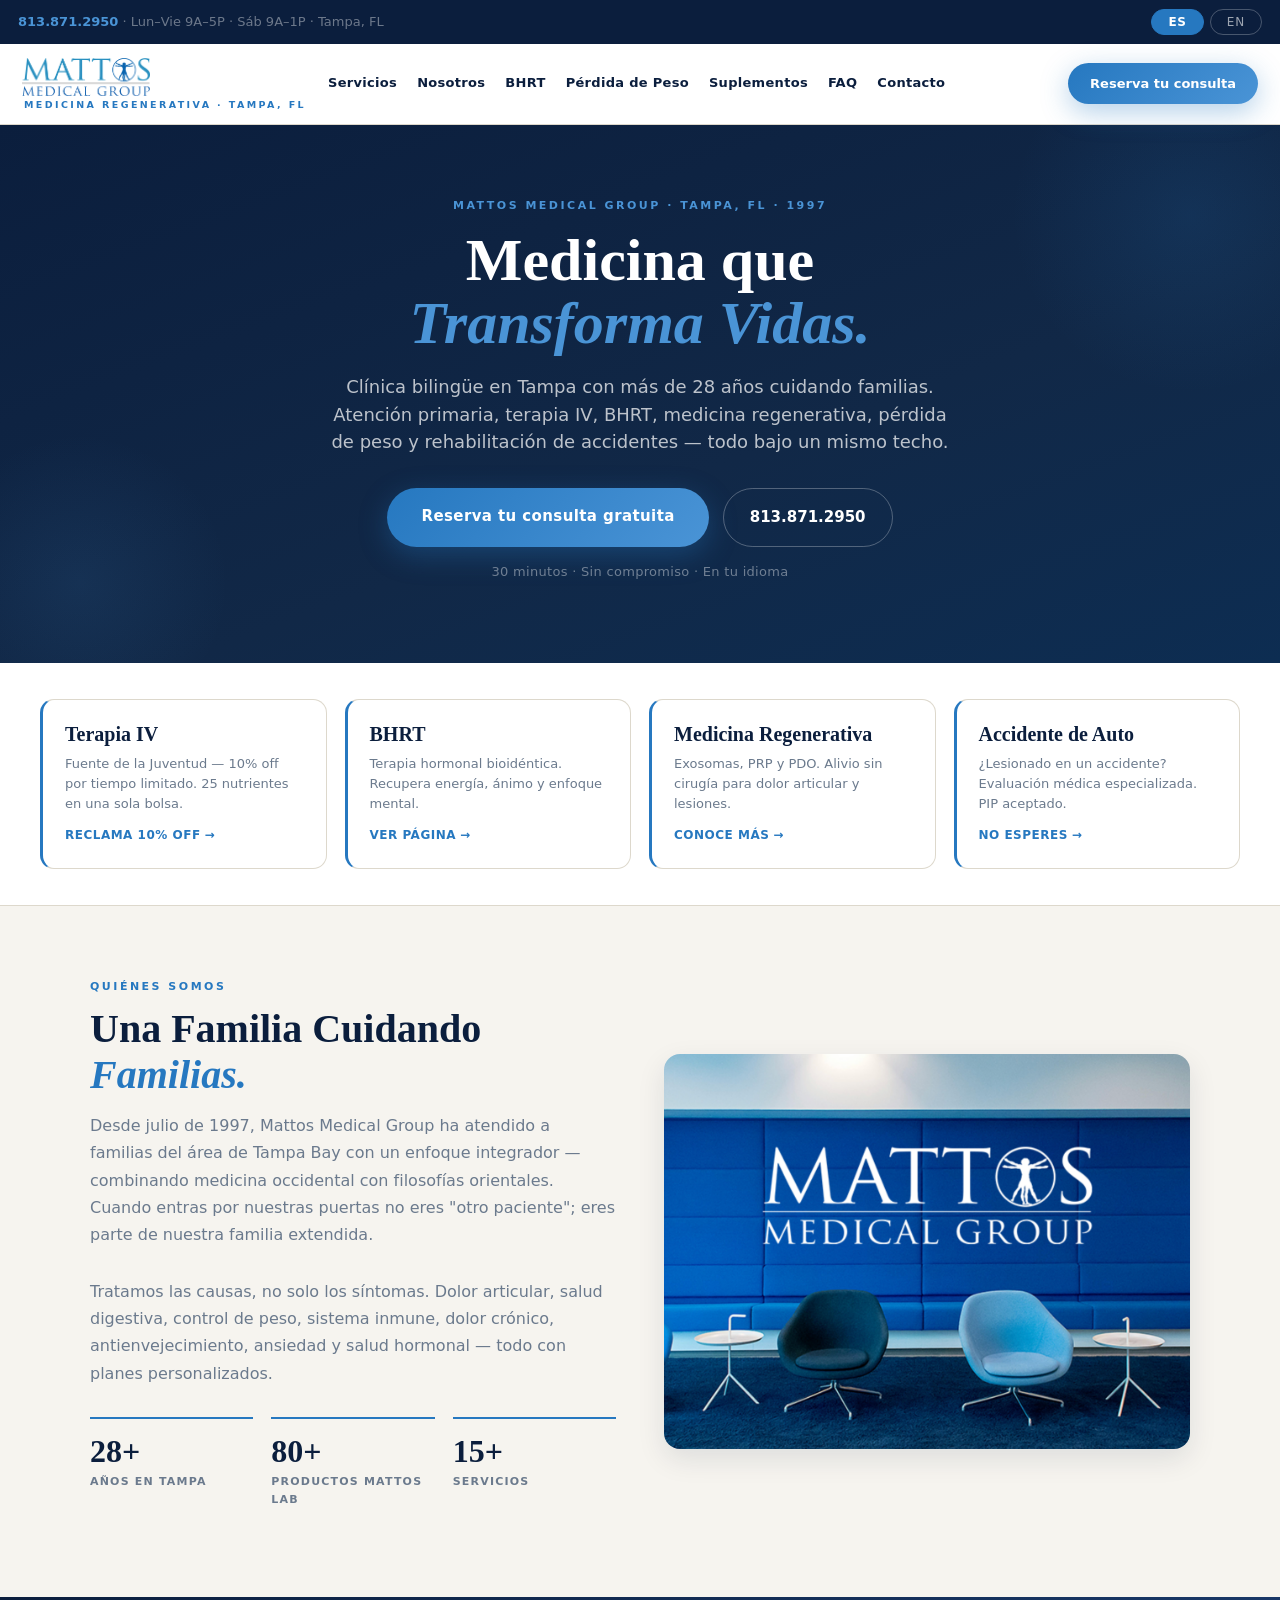
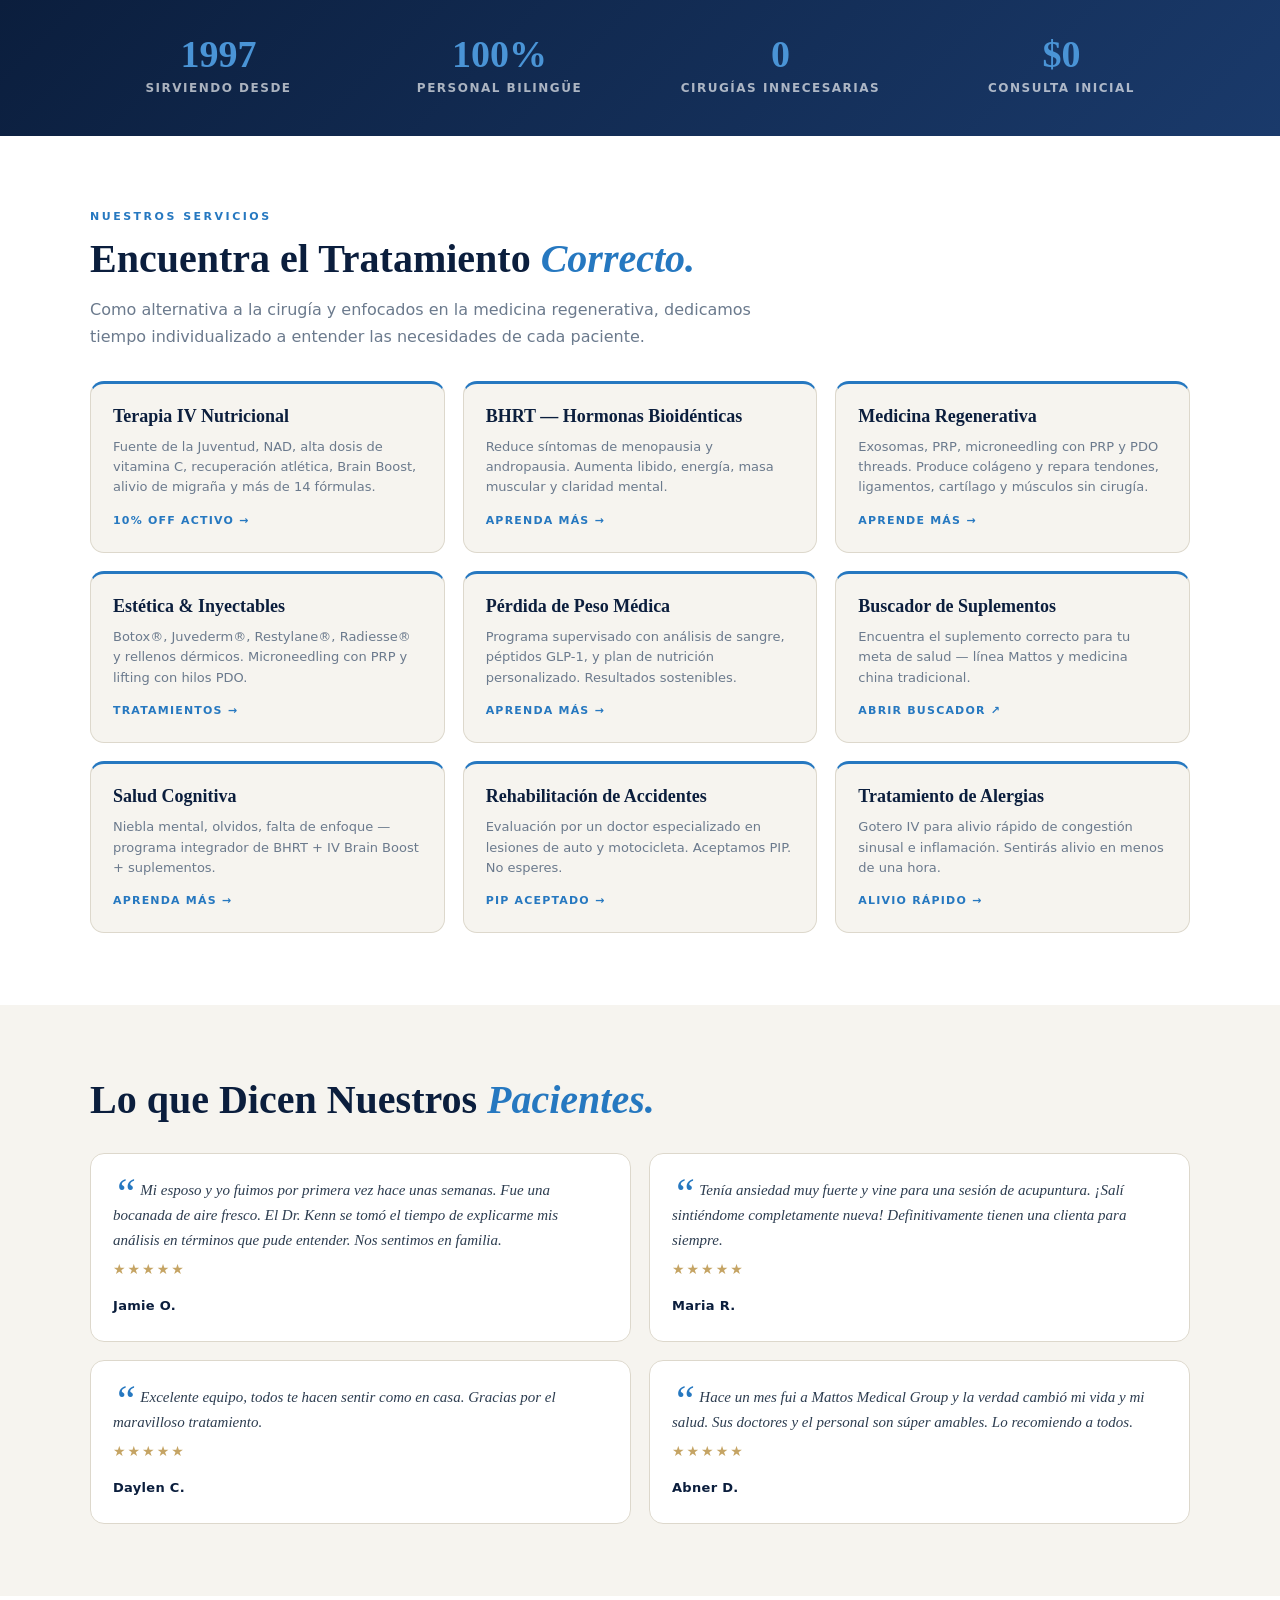
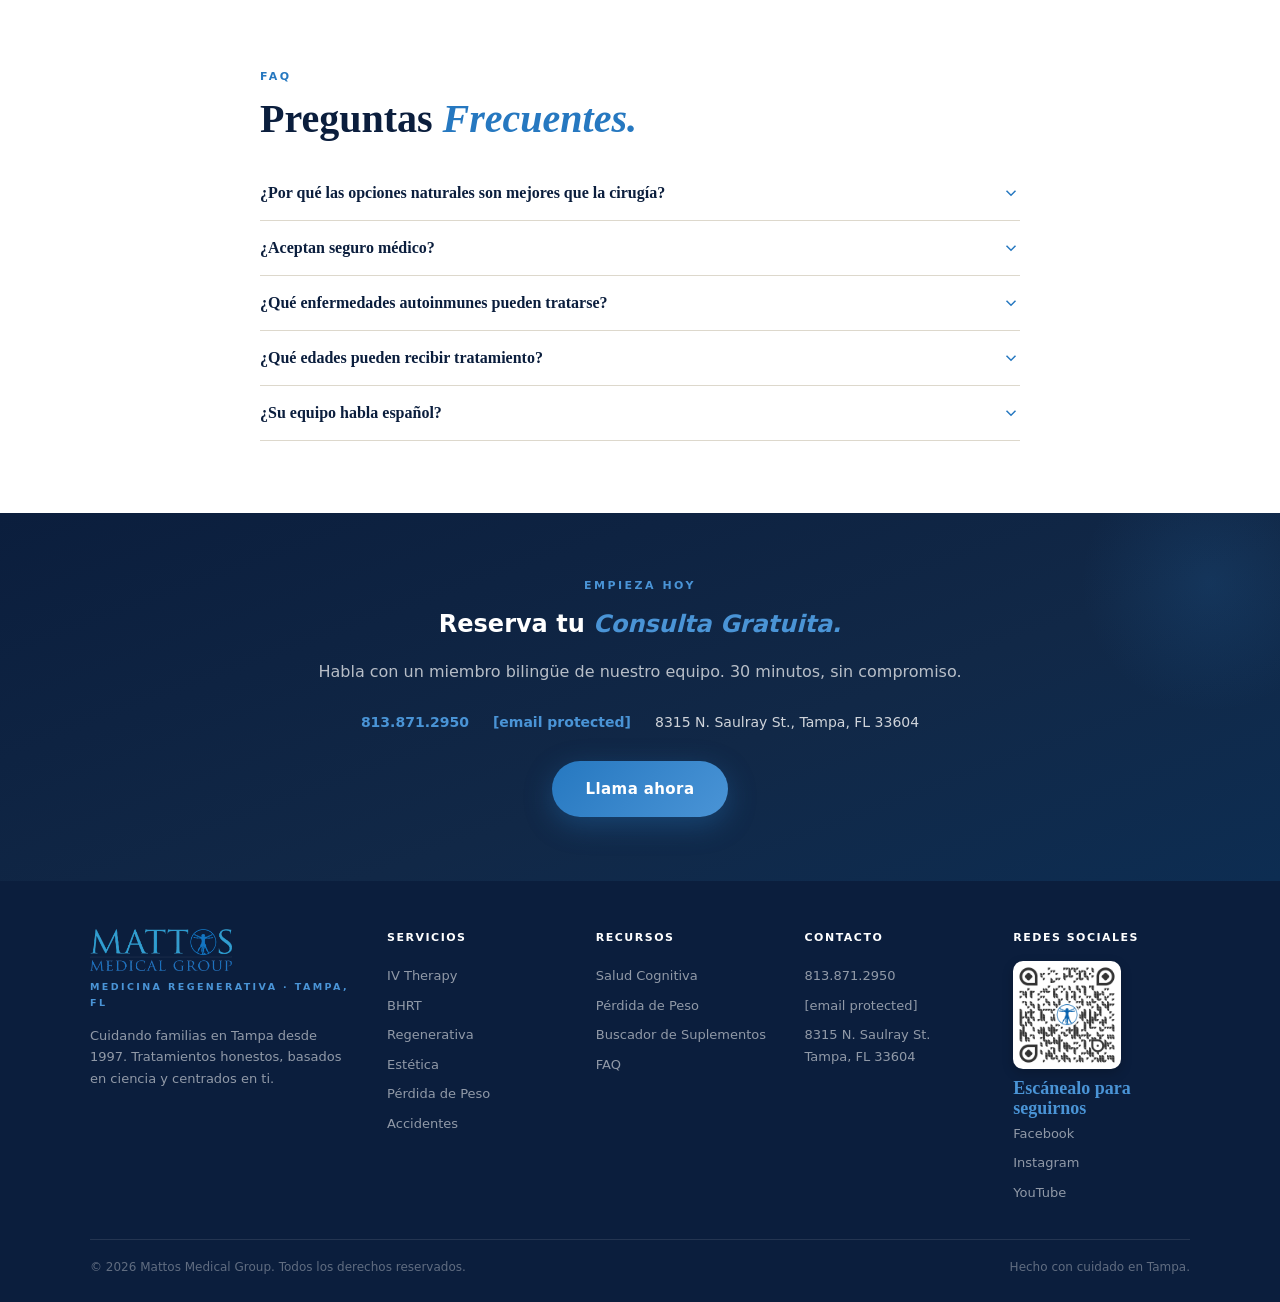
==== commit 8cec8fbe: "Rename index (10).html to index.html" ====
--- a/index.html
+++ b/index.html
@@ -196,7 +196,7 @@
 
 <!-- VITRUVIAN — fixed page watermark, single instance -->
 <div class="vitruvian-watermark" aria-hidden="true">
-  <img src="assets/logos/mmg-vitruvian.png" alt="">
+  <img src="mmg-vitruvian.png" alt="">
 </div>
 
 <div class="page-wrap">
@@ -213,7 +213,7 @@
 <!-- ── NAV ── -->
 <nav class="nav">
   <a href="#top" class="nav-brand">
-    <img class="nav-logo" src="assets/logos/mmg-logo.png" alt="Mattos Medical Group">
+    <img class="nav-logo" src="mmg-logo.png" alt="Mattos Medical Group">
     <span class="nav-tagline"><span data-lang="es">Medicina Regenerativa · Tampa, FL</span><span data-lang="en">Regenerative Medicine · Tampa, FL</span></span>
   </a>
   <div class="nav-links">
@@ -293,7 +293,7 @@
           <div class="about-stat"><div class="about-stat-num">15+</div><div class="about-stat-lbl"><span data-lang="es">Servicios</span><span data-lang="en">Services</span></div></div>
         </div>
       </div>
-      <div class="about-photo" style="background-image:url('assets/images/img-board-room.png');"></div>
+      <div class="about-photo" style="background-image:url('img-board-room.png');"></div>
     </div>
   </div>
 </section>
@@ -431,7 +431,7 @@
   <p class="lead"><span data-lang="es">Habla con un miembro bilingüe de nuestro equipo. 30 minutos, sin compromiso.</span><span data-lang="en">Talk to a bilingual member of our team. 30 minutes, no commitment.</span></p>
   <div class="contact-lines">
     <span><a href="tel:+18138712950">813.871.2950</a></span>
-    <span><a href="mailto:mattosmedicalgroup@gmail.com">mattosmedicalgroup@gmail.com</a></span>
+    <span><a href="/cdn-cgi/l/email-protection#731e1207071c001e16171a10121f14011c060333141e121a1f5d101c1e"><span class="__cf_email__" data-cfemail="a9c4c8ddddc6dac4cccdc0cac8c5cedbc6dcd9e9cec4c8c0c587cac6c4">[email&#160;protected]</span></a></span>
     <span>8315 N. Saulray St., Tampa, FL 33604</span>
   </div>
   <a class="cta-primary" href="tel:+18138712950"><span data-lang="es">Llama ahora</span><span data-lang="en">Call now</span></a>
@@ -441,7 +441,7 @@
 <footer>
   <div class="foot-inner">
     <div class="foot">
-      <img class="foot-logo" src="assets/logos/mmg-logo.png" alt="MMG">
+      <img class="foot-logo" src="mmg-logo.png" alt="MMG">
       <div class="foot-tagline"><span data-lang="es">Medicina Regenerativa · Tampa, FL</span><span data-lang="en">Regenerative Medicine · Tampa, FL</span></div>
       <p><span data-lang="es">Cuidando familias en Tampa desde 1997. Tratamientos honestos, basados en ciencia y centrados en ti.</span><span data-lang="en">Caring for Tampa families since 1997. Honest, science-based treatments centered on you.</span></p>
     </div>
@@ -464,13 +464,13 @@
     <div class="foot">
       <h4><span data-lang="es">Contacto</span><span data-lang="en">Contact</span></h4>
       <a href="tel:+18138712950">813.871.2950</a>
-      <a href="mailto:mattosmedicalgroup@gmail.com">mattosmedicalgroup@gmail.com</a>
+      <a href="/cdn-cgi/l/email-protection#117c7065657e627c74757872707d76637e646151767c70787d3f727e7c"><span class="__cf_email__" data-cfemail="c0ada1b4b4afb3ada5a4a9a3a1aca7b2afb5b080a7ada1a9aceea3afad">[email&#160;protected]</span></a>
       <a>8315 N. Saulray St.<br>Tampa, FL 33604</a>
     </div>
     <div class="foot">
       <h4><span data-lang="es">Redes Sociales</span><span data-lang="en">Social</span></h4>
       <a href="https://linko.page/mmg-social-media?s=url" target="_blank" rel="noopener" class="foot-qr" title="Escánealo para seguirnos">
-        <img src="assets/qr/mmg-social-qr.png" alt="QR — escánealo para seguirnos en todas las redes">
+        <img src="mmg-social-qr.png" alt="QR — escánealo para seguirnos en todas las redes">
       </a>
       <span class="foot-qr-label"><span data-lang="es">Escánealo para seguirnos</span><span data-lang="en">Scan to follow us</span></span>
       <a href="https://www.facebook.com/mattosmedicalgroup" target="_blank">Facebook</a>
@@ -486,7 +486,7 @@
 
 </div><!-- /.page-wrap -->
 
-<script>
+<script data-cfasync="false" src="/cdn-cgi/scripts/5c5dd728/cloudflare-static/email-decode.min.js"></script><script>
 // Bilingual toggle
 document.querySelectorAll('.lang-btn').forEach((btn) => {
   btn.addEventListener('click', () => {
--- a/colors_and_type.css
+++ b/colors_and_type.css
@@ -0,0 +1,273 @@
+/* ============================================================
+   MATTOS MEDICAL GROUP — DESIGN TOKENS
+   colors_and_type.css
+
+   Tokens extracted directly from the live landing pages:
+     • BHRT landing page.html
+     • index.html (Salud Cognitiva)
+     • supp finder wo evergreen.html
+   and the brand rules in MMG_Tech_Stack_and_Endpoints.txt.
+
+   Two faces of the brand:
+     1. NAVY / BLUE  — clinical, premium, landing pages, ads
+     2. WARM CREAM   — daily social ("Good Morning", beach Florida)
+
+   Import this file from any html artifact:
+     <link rel="stylesheet" href="colors_and_type.css">
+   ============================================================ */
+
+/* ---- WEBFONTS ----
+   Brand wordmark uses Trajan Pro (provided OTF/TTF in /fonts).
+   Production HTML uses Playfair Display + Source Sans 3 from Google.
+*/
+@font-face {
+  font-family: "Trajan Pro";
+  src: url("TrajanPro-Regular.ttf") format("truetype");
+  font-weight: 400;
+  font-style: normal;
+  font-display: swap;
+}
+@font-face {
+  font-family: "Trajan Pro";
+  src: url("TrajanPro-Bold.otf") format("opentype");
+  font-weight: 700;
+  font-style: normal;
+  font-display: swap;
+}
+
+@import url("https://fonts.googleapis.com/css2?family=DM+Serif+Display:ital@0;1&family=Playfair+Display:ital,wght@0,400;0,700;0,900;1,400;1,700&family=Source+Sans+3:ital,wght@0,300;0,400;0,600;0,700;0,800;0,900;1,300&family=Dancing+Script:wght@500;600;700&family=Caveat+Brush&display=swap");
+
+:root {
+  /* ── PRIMARY: navy / blue (clinical face) ───────────────── */
+  --mmg-navy:        #0b1e3d;   /* primary, deepest, hero backgrounds */
+  --mmg-navy-dark:   #081830;   /* darker variant, used in index.html */
+  --mmg-navy-mid:    #112847;   /* mid-tone for gradients */
+  --mmg-navy-light:  #1a3a6b;   /* lighter step inside hero gradients */
+  --mmg-blue:        #2678c0;   /* primary action / brand blue (logo) */
+  --mmg-blue-bright: #3d8fd4;   /* hover/active brighter step */
+  --mmg-blue-light:  #4a94d6;   /* accent on dark backgrounds */
+  --mmg-blue-pale:   #a8cce8;   /* tints, watermark accents, "Breathe Easy" headline */
+
+  /* ── NEUTRALS ──────────────────────────────────────────── */
+  --mmg-white:       #ffffff;
+  --mmg-off-white:   #f6f4ef;   /* page background, warm off-white */
+  --mmg-cream:       #eae6dc;   /* card surface, slightly warmer */
+  --mmg-border:      #ddd8cc;   /* hairline borders, warm grey */
+  --mmg-border-soft: #dbd7cf;
+  --mmg-text:        #2d3d50;   /* body copy, dark slate */
+  --mmg-text-dark:   #1e2d42;   /* alt body, deeper */
+  --mmg-text-muted:  #6b7a8d;   /* muted secondary text */
+  --mmg-text-soft:   #5a6a7e;   /* alt muted */
+
+  /* ── ACCENT (rarely used; brand has consolidated on navy/blue/cream).
+       Kept for back-compat with legacy gold-tone organic posts (e.g. older
+       "Good Morning" stories). New work should prefer --mmg-blue or --mmg-navy
+       as the warm-mode accent. */
+  --mmg-gold:        #c5a464;
+  --mmg-gold-soft:   #d6b97c;
+
+  /* ── SEMANTIC ─────────────────────────────────────────── */
+  --mmg-success:     #2f8a5b;
+  --mmg-warn:        #c98b25;
+  --mmg-danger:      #b94b3a;
+
+  /* ── SURFACES / OVERLAYS ──────────────────────────────── */
+  --mmg-surface-dark-1: rgba(255,255,255,0.06);   /* card on navy */
+  --mmg-surface-dark-2: rgba(255,255,255,0.10);   /* hovered card on navy */
+  --mmg-stroke-dark:    rgba(255,255,255,0.10);
+  --mmg-tint-blue:      rgba(38,120,192,0.08);    /* blue chip backgrounds */
+  --mmg-tint-blue-2:    rgba(38,120,192,0.15);
+
+  /* ── GRADIENTS (used in heroes, CTAs) ─────────────────── */
+  --mmg-grad-hero:   linear-gradient(160deg, #0b1e3d 0%, #112847 60%, #0d2d52 100%);
+  --mmg-grad-cta:    linear-gradient(135deg, #2678c0 0%, #4a94d6 100%);
+  --mmg-grad-dark:   linear-gradient(135deg, #0b1e3d 0%, #1a3a6b 100%);
+
+  /* ── RADII ────────────────────────────────────────────── */
+  --mmg-r-sm:   8px;
+  --mmg-r-md:  12px;        /* default card */
+  --mmg-r-lg:  16px;        /* form box, large card */
+  --mmg-r-xl:  20px;        /* hero badges */
+  --mmg-r-pill: 50px;       /* CTA buttons, chips */
+  --mmg-r-full: 9999px;
+
+  /* ── SHADOWS (warm-navy bias, never neutral black) ────── */
+  --mmg-shadow-xs: 0 4px 12px rgba(11,30,61,0.08);
+  --mmg-shadow-sm: 0 8px 20px rgba(11,30,61,0.08);
+  --mmg-shadow-md: 0 10px 28px rgba(11,30,61,0.10);
+  --mmg-shadow-lg: 0 12px 40px rgba(11,30,61,0.18);
+  --mmg-shadow-blue: 0 8px 28px rgba(38,120,192,0.35);   /* glow under CTAs */
+  --mmg-shadow-blue-lg: 0 12px 36px rgba(38,120,192,0.50);
+
+  /* ── SPACING SCALE (4px base) ─────────────────────────── */
+  --mmg-s-1: 4px;
+  --mmg-s-2: 8px;
+  --mmg-s-3: 12px;
+  --mmg-s-4: 16px;
+  --mmg-s-5: 20px;
+  --mmg-s-6: 24px;
+  --mmg-s-8: 32px;
+  --mmg-s-10: 40px;
+  --mmg-s-12: 48px;
+  --mmg-s-16: 64px;
+
+  /* ── TYPOGRAPHY ───────────────────────────────────────── */
+  --mmg-font-display: "DM Serif Display", "Playfair Display", Georgia, serif; /* signature high-contrast display — italic split-line is the signature */
+  --mmg-font-body:    "Source Sans 3", system-ui, sans-serif; /* body, UI, AND question-style headlines */
+  --mmg-font-brand:   "Trajan Pro", "Playfair Display", serif;/* logo wordmark only */
+  --mmg-font-script:  "Dancing Script", cursive;              /* daily organic posts (calm script) */
+  --mmg-font-brush:   "Caveat Brush", "Dancing Script", cursive; /* feminine / BHRT-style brush headlines */
+
+  /* sizes — landing-page scale */
+  --mmg-fs-hero:   clamp(30px, 7vw, 54px);
+  --mmg-fs-h1:     clamp(28px, 6vw, 48px);
+  --mmg-fs-h2:     clamp(22px, 5vw, 36px);
+  --mmg-fs-h3:     clamp(18px, 3.5vw, 24px);
+  --mmg-fs-lead:   clamp(15px, 3.5vw, 17px);
+  --mmg-fs-body:   16px;
+  --mmg-fs-sm:     14px;
+  --mmg-fs-xs:     12px;
+  --mmg-fs-eyebrow: 10px;       /* uppercase eyebrow / pill labels */
+
+  /* line heights */
+  --mmg-lh-tight:   1.10;
+  --mmg-lh-snug:    1.30;
+  --mmg-lh-normal:  1.65;
+  --mmg-lh-loose:   1.80;
+
+  /* letter spacing — the brand uses *wide* uppercase eyebrows everywhere */
+  --mmg-ls-eyebrow: 2.5px;
+  --mmg-ls-wide:    1.5px;
+
+  /* motion */
+  --mmg-ease-out:   cubic-bezier(0.16, 0.84, 0.44, 1);
+  --mmg-dur-fast:   0.15s;
+  --mmg-dur-base:   0.25s;
+  --mmg-dur-slow:   0.40s;
+}
+
+/* ============================================================
+   SEMANTIC ELEMENT STYLES
+   Used directly: write <h1>…</h1>, <p class="mmg-lead">, etc.
+   ============================================================ */
+
+.mmg-body,
+body.mmg {
+  font-family: var(--mmg-font-body);
+  background: var(--mmg-off-white);
+  color: var(--mmg-text);
+  font-size: var(--mmg-fs-body);
+  line-height: var(--mmg-lh-normal);
+  -webkit-font-smoothing: antialiased;
+}
+
+/* HEADINGS — Playfair Display, navy by default */
+.mmg-h1, .mmg-hero-title {
+  font-family: var(--mmg-font-display);
+  font-weight: 900;
+  font-size: var(--mmg-fs-hero);
+  line-height: var(--mmg-lh-tight);
+  color: var(--mmg-navy);
+  letter-spacing: -0.01em;
+}
+/* Italic split-line "em" is a brand signature ("Breathe Easy.", "Renueva tu Energía") */
+.mmg-h1 em, .mmg-hero-title em {
+  font-style: italic;
+  font-weight: 700;
+  color: var(--mmg-blue-light);
+  display: block;
+}
+
+.mmg-h2 {
+  font-family: var(--mmg-font-display);
+  font-weight: 700;
+  font-size: var(--mmg-fs-h2);
+  line-height: var(--mmg-lh-snug);
+  color: var(--mmg-navy);
+}
+
+.mmg-h3 {
+  font-family: var(--mmg-font-display);
+  font-weight: 700;
+  font-size: var(--mmg-fs-h3);
+  color: var(--mmg-navy);
+}
+
+.mmg-eyebrow {
+  font-family: var(--mmg-font-body);
+  font-size: var(--mmg-fs-eyebrow);
+  font-weight: 700;
+  letter-spacing: var(--mmg-ls-eyebrow);
+  text-transform: uppercase;
+  color: var(--mmg-blue);
+}
+
+.mmg-lead {
+  font-size: var(--mmg-fs-lead);
+  font-weight: 300;
+  line-height: var(--mmg-lh-normal);
+  color: var(--mmg-text-muted);
+}
+
+.mmg-p {
+  font-size: var(--mmg-fs-body);
+  line-height: var(--mmg-lh-normal);
+  color: var(--mmg-text);
+}
+
+.mmg-small {
+  font-size: var(--mmg-fs-sm);
+  color: var(--mmg-text-muted);
+}
+
+.mmg-mono {
+  font-family: "SF Mono", Menlo, Consolas, monospace;
+  font-size: 13px;
+  color: var(--mmg-text);
+}
+
+/* Brand wordmark — Trajan Pro */
+.mmg-wordmark {
+  font-family: var(--mmg-font-brand);
+  font-weight: 700;
+  letter-spacing: 0.05em;
+  color: var(--mmg-blue);
+}
+
+/* QUESTION HEADLINE — bold sans on a heavy background.
+   Used on paid ads that lead with a direct question
+   ("¿Te sientes cansada, sin energía?"). Distinct from
+   .mmg-h1 / .mmg-hero-title which use Playfair italic split-line. */
+.mmg-question {
+  font-family: var(--mmg-font-body);
+  font-weight: 700;
+  font-size: clamp(24px, 5.5vw, 38px);
+  line-height: 1.18;
+  letter-spacing: -0.005em;
+  color: #fff;            /* default; navy on cream surfaces */
+  text-transform: none;   /* sentence case — leave the ¿? marks visible */
+}
+.mmg-question em,
+.mmg-question b {
+  color: var(--mmg-blue-light);
+  font-style: normal;
+  font-weight: 800;
+}
+
+/* BRUSH HEADLINE — chunky handwritten, for feminine BHRT / aesthetic posts.
+   Heavier than .mmg-script. Use sparingly. */
+.mmg-brush {
+  font-family: var(--mmg-font-brush);
+  font-weight: 400;            /* Caveat Brush only ships one weight */
+  font-size: clamp(28px, 6vw, 46px);
+  line-height: 1.05;
+  letter-spacing: 0.5px;
+  color: #fff;                  /* default; navy or blue on cream */
+}
+
+/* Script accent (daily organic posts: "Good Morning", "Buenos Días") */
+.mmg-script {
+  font-family: var(--mmg-font-script);
+  font-weight: 600;
+  color: var(--mmg-navy);  /* default; small taglines often use --mmg-blue */
+}
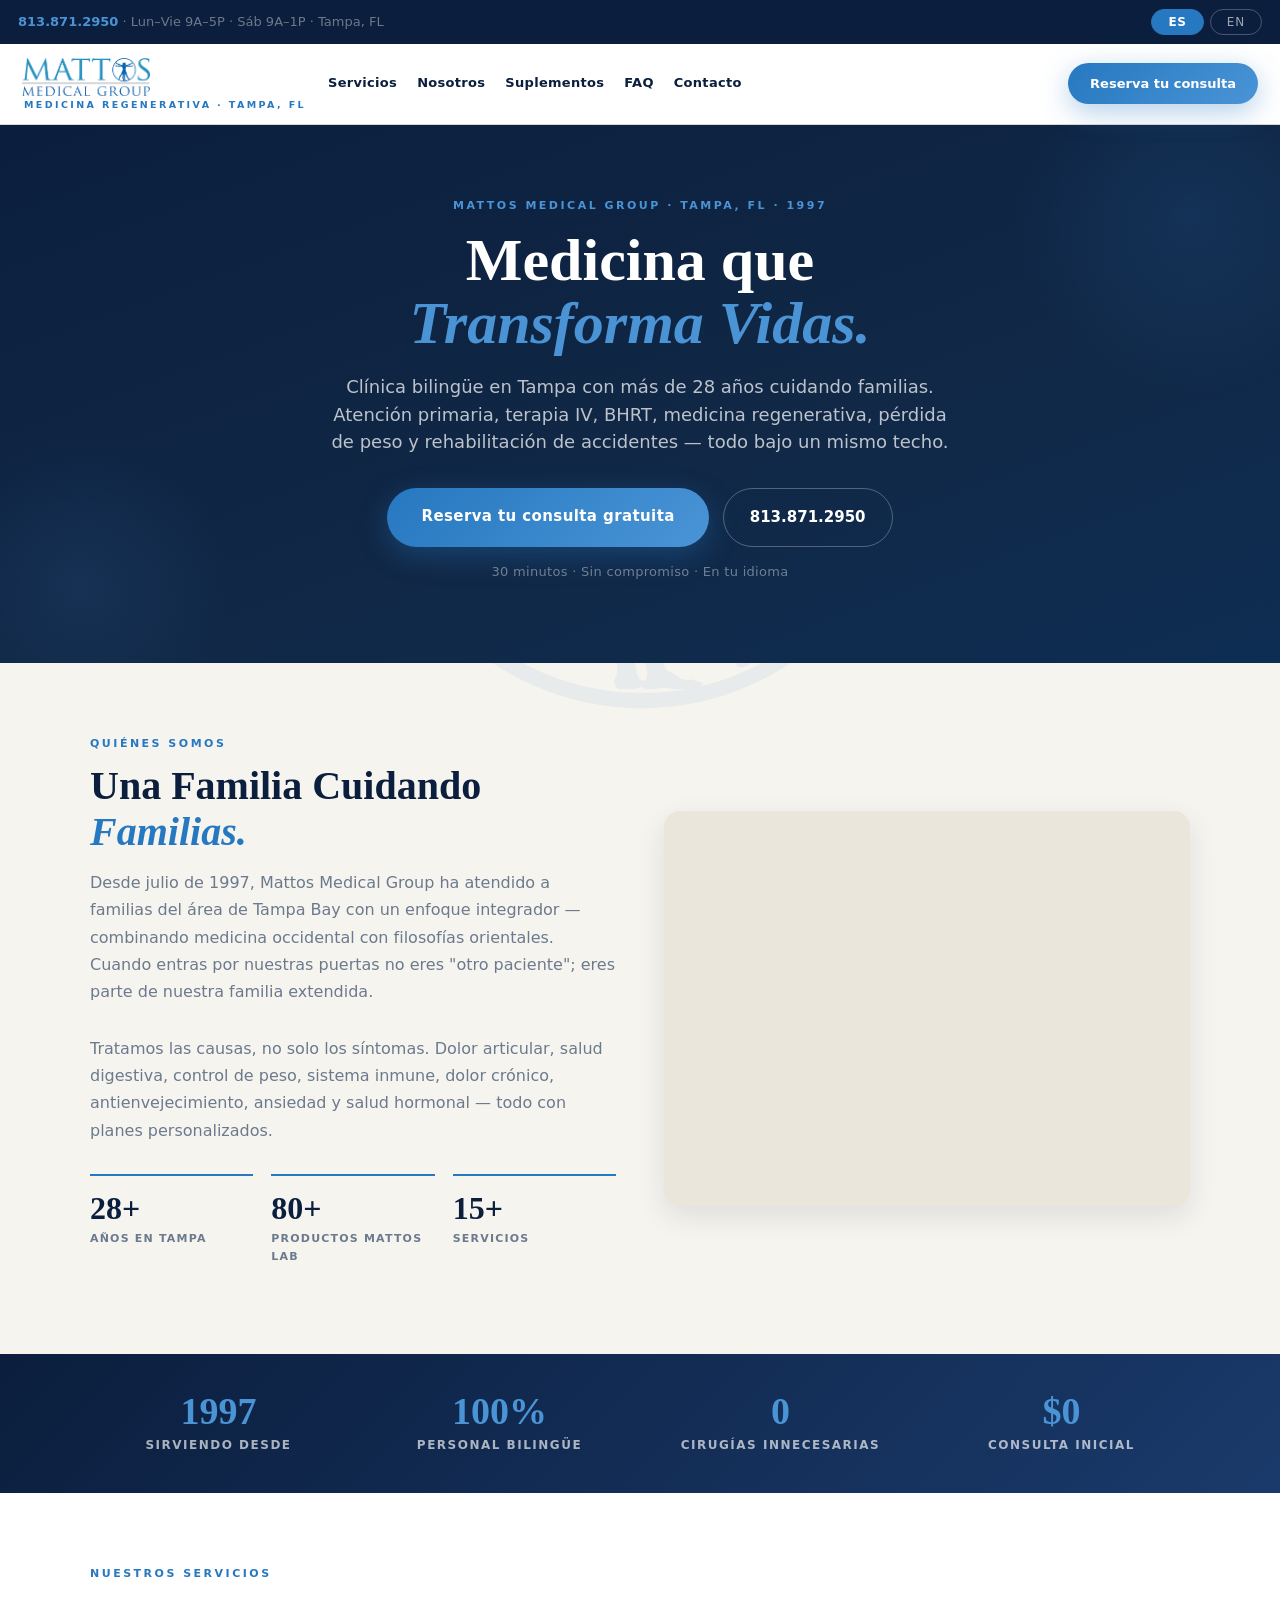
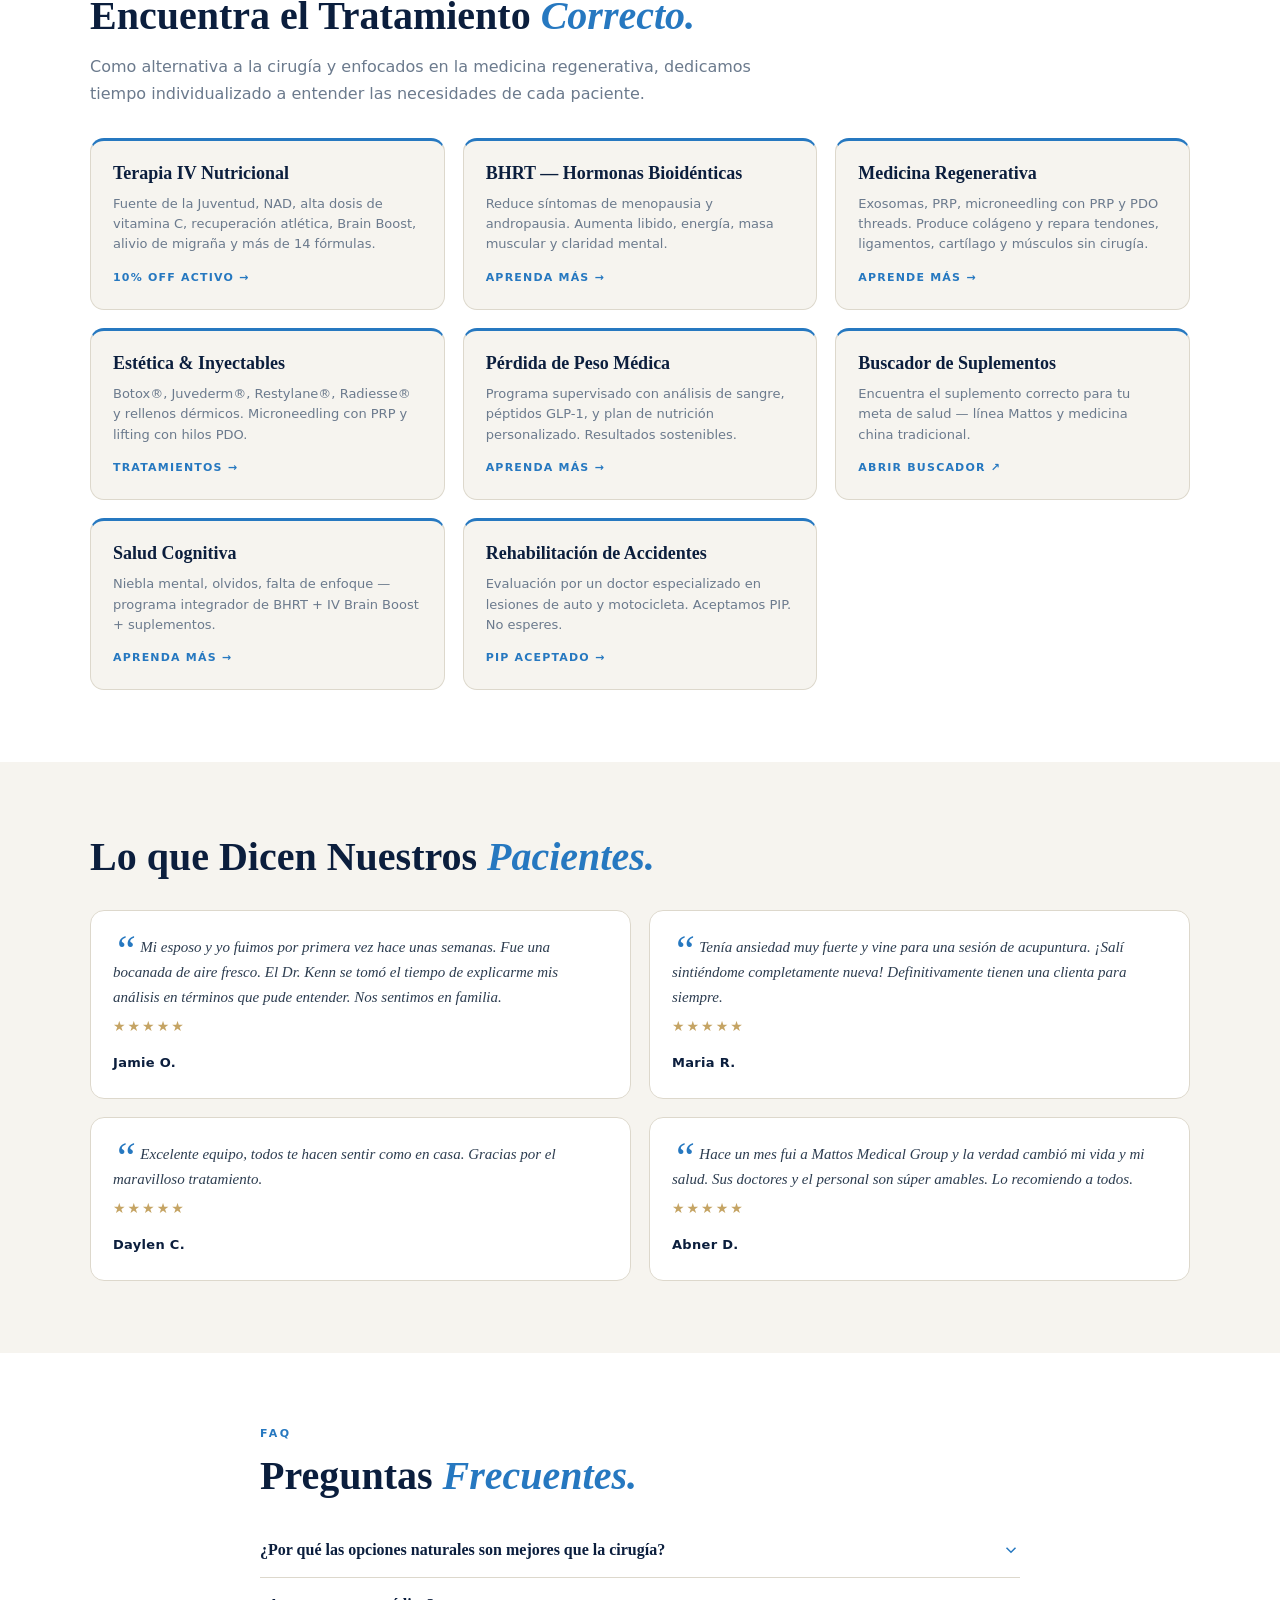
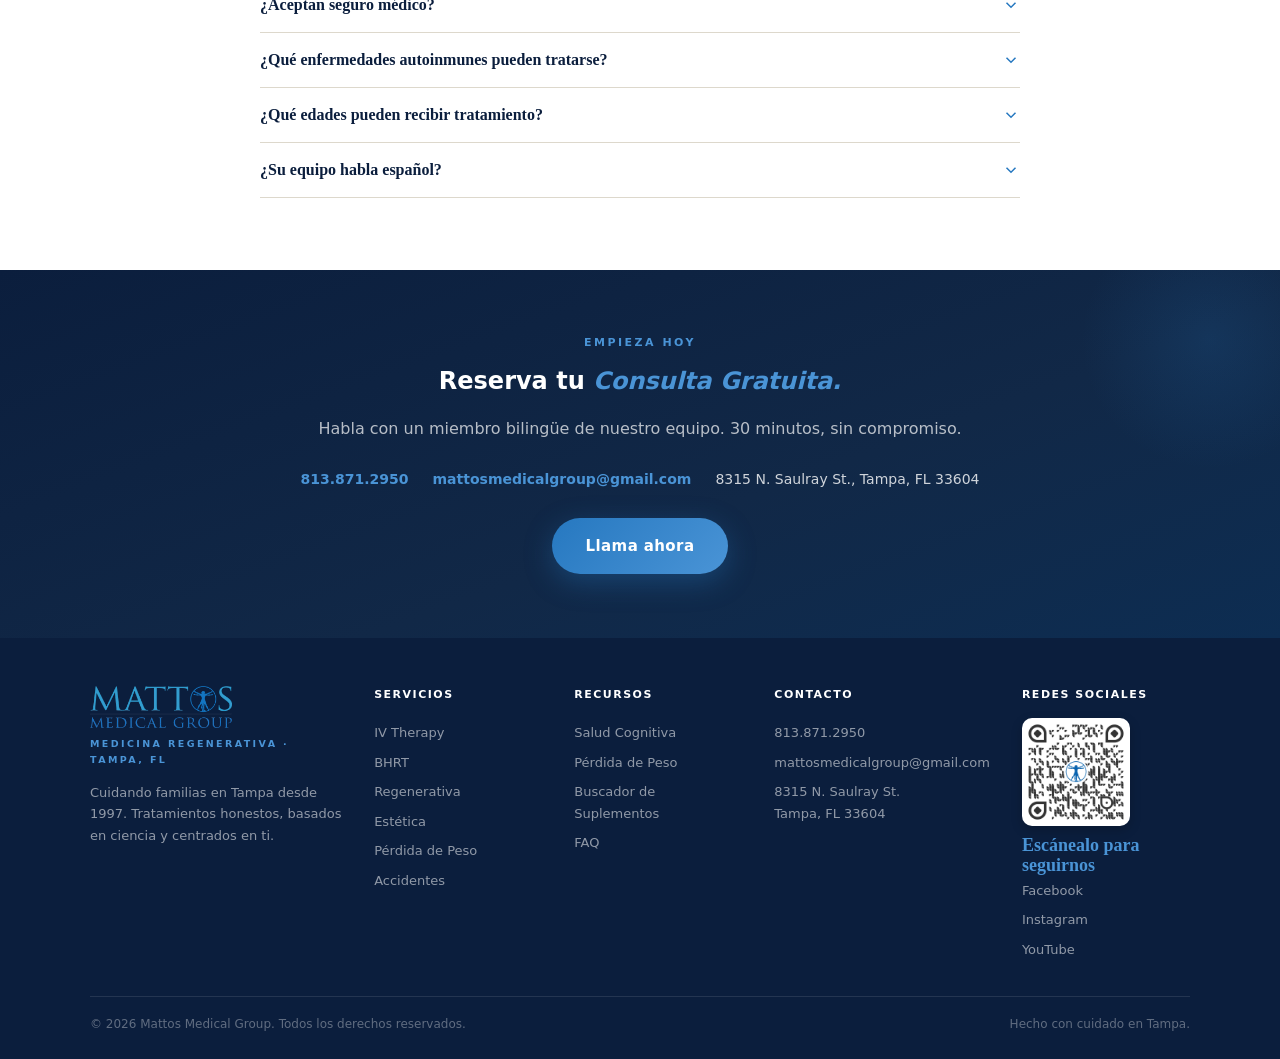
==== commit 704b6896: "Add files via upload" ====
--- a/index.html
+++ b/index.html
@@ -1,11 +1,287 @@
 <!DOCTYPE html>
+<!-- @dsCard group="UI Kit — Home" name="Home" subtitle="mattosmedicalgroup.com home page" viewport="1180x720" -->
 <html lang="es">
 <head>
 <meta charset="UTF-8">
 <meta name="viewport" content="width=device-width, initial-scale=1.0">
 <title>Mattos Medical Group · Tampa, FL · Atención primaria, IV, BHRT, Medicina Regenerativa</title>
 <meta name="description" content="Clínica médica bilingüe en Tampa, FL. Atención primaria, terapia IV, BHRT, medicina regenerativa, pérdida de peso y accidentes de auto. Más de 28 años sirviendo a familias.">
-<link rel="stylesheet" href="colors_and_type.css">
+<style>
+/* ============================================================
+   MATTOS MEDICAL GROUP — DESIGN TOKENS
+   colors_and_type.css
+
+   Tokens extracted directly from the live landing pages:
+     • BHRT landing page.html
+     • index.html (Salud Cognitiva)
+     • supp finder wo evergreen.html
+   and the brand rules in MMG_Tech_Stack_and_Endpoints.txt.
+
+   Two faces of the brand:
+     1. NAVY / BLUE  — clinical, premium, landing pages, ads
+     2. WARM CREAM   — daily social ("Good Morning", beach Florida)
+
+   Import this file from any html artifact:
+     (embedded inline below)
+   ============================================================ */
+
+/* ---- WEBFONTS ----
+   Brand wordmark uses Trajan Pro (provided OTF/TTF in /fonts).
+   Production HTML uses Playfair Display + Source Sans 3 from Google.
+*/
+@font-face {
+  font-family: "Trajan Pro";
+  src: url("[data-uri]